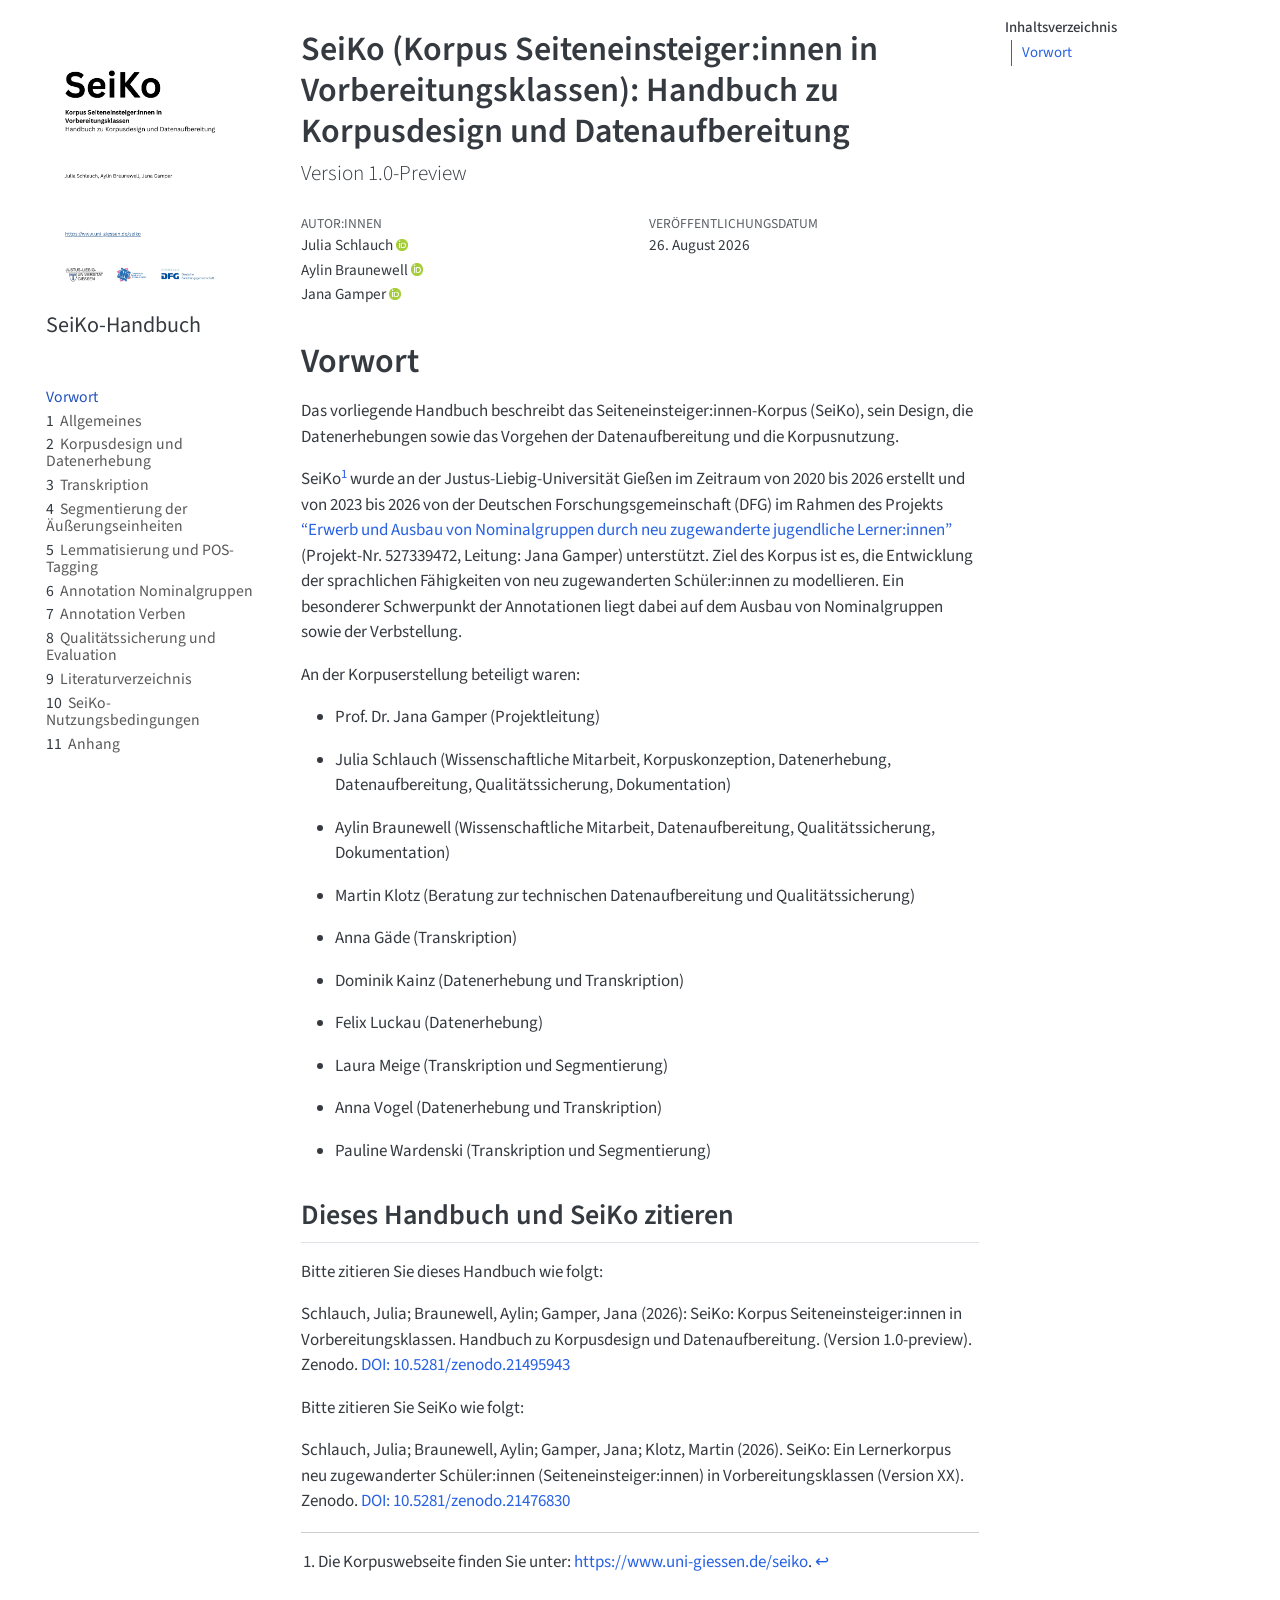
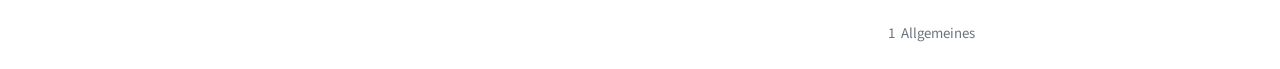
==== index.html @ 641bac42 "initial commit" ====
<!DOCTYPE html>
<html xmlns="http://www.w3.org/1999/xhtml" lang="de" xml:lang="de"><head>

<meta charset="utf-8">
<meta name="generator" content="quarto-1.6.33">

<meta name="viewport" content="width=device-width, initial-scale=1.0, user-scalable=yes">

<meta name="author" content="Julia Schlauch">
<meta name="author" content="Aylin Braunewell">
<meta name="author" content="Jana Gamper">

<title>SeiKo (Korpus Seiteneinsteiger:innen in Vorbereitungsklassen): Handbuch zu Korpusdesign und Datenaufbereitung</title>
<style>
code{white-space: pre-wrap;}
span.smallcaps{font-variant: small-caps;}
div.columns{display: flex; gap: min(4vw, 1.5em);}
div.column{flex: auto; overflow-x: auto;}
div.hanging-indent{margin-left: 1.5em; text-indent: -1.5em;}
ul.task-list{list-style: none;}
ul.task-list li input[type="checkbox"] {
  width: 0.8em;
  margin: 0 0.8em 0.2em -1em; /* quarto-specific, see https://github.com/quarto-dev/quarto-cli/issues/4556 */ 
  vertical-align: middle;
}
</style>


<script src="site_libs/quarto-nav/quarto-nav.js"></script>
<script src="site_libs/quarto-nav/headroom.min.js"></script>
<script src="site_libs/clipboard/clipboard.min.js"></script>
<script src="site_libs/quarto-search/autocomplete.umd.js"></script>
<script src="site_libs/quarto-search/fuse.min.js"></script>
<script src="site_libs/quarto-search/quarto-search.js"></script>
<meta name="quarto:offset" content="./">
<link href="./einleitung.html" rel="next">
<script src="site_libs/quarto-html/quarto.js"></script>
<script src="site_libs/quarto-html/popper.min.js"></script>
<script src="site_libs/quarto-html/tippy.umd.min.js"></script>
<script src="site_libs/quarto-html/anchor.min.js"></script>
<link href="site_libs/quarto-html/tippy.css" rel="stylesheet">
<link href="site_libs/quarto-html/quarto-syntax-highlighting-07ba0ad10f5680c660e360ac31d2f3b6.css" rel="stylesheet" id="quarto-text-highlighting-styles">
<script src="site_libs/bootstrap/bootstrap.min.js"></script>
<link href="site_libs/bootstrap/bootstrap-icons.css" rel="stylesheet">
<link href="site_libs/bootstrap/bootstrap-48c60cb7732cd05bfba6f296ac703904.min.css" rel="stylesheet" append-hash="true" id="quarto-bootstrap" data-mode="light">
<script id="quarto-search-options" type="application/json">{
  "location": "sidebar",
  "copy-button": false,
  "collapse-after": 3,
  "panel-placement": "start",
  "type": "textbox",
  "limit": 50,
  "keyboard-shortcut": [
    "f",
    "/",
    "s"
  ],
  "show-item-context": false,
  "language": {
    "search-no-results-text": "Keine Treffer",
    "search-matching-documents-text": "Treffer",
    "search-copy-link-title": "Link in die Suche kopieren",
    "search-hide-matches-text": "Zusätzliche Treffer verbergen",
    "search-more-match-text": "weitere Treffer in diesem Dokument",
    "search-more-matches-text": "weitere Treffer in diesem Dokument",
    "search-clear-button-title": "Zurücksetzen",
    "search-text-placeholder": "",
    "search-detached-cancel-button-title": "Abbrechen",
    "search-submit-button-title": "Abschicken",
    "search-label": "Suchen"
  }
}</script>


<link rel="stylesheet" href="styles.css">
</head>

<body class="nav-sidebar floating">

<div id="quarto-search-results"></div>
  <header id="quarto-header" class="headroom fixed-top">
  <nav class="quarto-secondary-nav">
    <div class="container-fluid d-flex">
      <button type="button" class="quarto-btn-toggle btn" data-bs-toggle="collapse" role="button" data-bs-target=".quarto-sidebar-collapse-item" aria-controls="quarto-sidebar" aria-expanded="false" aria-label="Seitenleiste umschalten" onclick="if (window.quartoToggleHeadroom) { window.quartoToggleHeadroom(); }">
        <i class="bi bi-layout-text-sidebar-reverse"></i>
      </button>
        <nav class="quarto-page-breadcrumbs" aria-label="breadcrumb"><ol class="breadcrumb"><li class="breadcrumb-item"><a href="./index.html">Vorwort</a></li></ol></nav>
        <a class="flex-grow-1" role="navigation" data-bs-toggle="collapse" data-bs-target=".quarto-sidebar-collapse-item" aria-controls="quarto-sidebar" aria-expanded="false" aria-label="Seitenleiste umschalten" onclick="if (window.quartoToggleHeadroom) { window.quartoToggleHeadroom(); }">      
        </a>
      <button type="button" class="btn quarto-search-button" aria-label="Suchen" onclick="window.quartoOpenSearch();">
        <i class="bi bi-search"></i>
      </button>
    </div>
  </nav>
</header>
<!-- content -->
<div id="quarto-content" class="quarto-container page-columns page-rows-contents page-layout-article">
<!-- sidebar -->
  <nav id="quarto-sidebar" class="sidebar collapse collapse-horizontal quarto-sidebar-collapse-item sidebar-navigation floating overflow-auto">
    <div class="pt-lg-2 mt-2 text-left sidebar-header sidebar-header-stacked">
      <a href="./index.html" class="sidebar-logo-link">
      <img src="./cover/handbuch_deckblatt.png" alt="" class="sidebar-logo py-0 d-lg-inline d-none">
      </a>
    <div class="sidebar-title mb-0 py-0">
      <a href="./">SeiKo-Handbuch</a> 
        <div class="sidebar-tools-main">
    <a href="mailto:seiko@uni-giessen.de" title="Kontakt" class="quarto-navigation-tool px-1" aria-label="Kontakt"><i class="bi bi-envelope"></i></a>
    <a href="./seiko-handbuch.pdf" title="Download PDF" class="quarto-navigation-tool px-1" aria-label="Download PDF"><i class="bi bi-file-pdf"></i></a>
</div>
    </div>
      </div>
        <div class="mt-2 flex-shrink-0 align-items-center">
        <div class="sidebar-search">
        <div id="quarto-search" class="" title="Suchen"></div>
        </div>
        </div>
    <div class="sidebar-menu-container"> 
    <ul class="list-unstyled mt-1">
        <li class="sidebar-item">
  <div class="sidebar-item-container"> 
  <a href="./index.html" class="sidebar-item-text sidebar-link active">
 <span class="menu-text">Vorwort</span></a>
  </div>
</li>
        <li class="sidebar-item">
  <div class="sidebar-item-container"> 
  <a href="./einleitung.html" class="sidebar-item-text sidebar-link">
 <span class="menu-text"><span class="chapter-number">1</span>&nbsp; <span class="chapter-title">Allgemeines</span></span></a>
  </div>
</li>
        <li class="sidebar-item">
  <div class="sidebar-item-container"> 
  <a href="./datenerhebung.html" class="sidebar-item-text sidebar-link">
 <span class="menu-text"><span class="chapter-number">2</span>&nbsp; <span class="chapter-title">Korpusdesign und Datenerhebung</span></span></a>
  </div>
</li>
        <li class="sidebar-item">
  <div class="sidebar-item-container"> 
  <a href="./transkription.html" class="sidebar-item-text sidebar-link">
 <span class="menu-text"><span class="chapter-number">3</span>&nbsp; <span class="chapter-title">Transkription</span></span></a>
  </div>
</li>
        <li class="sidebar-item">
  <div class="sidebar-item-container"> 
  <a href="./segmentierung.html" class="sidebar-item-text sidebar-link">
 <span class="menu-text"><span class="chapter-number">4</span>&nbsp; <span class="chapter-title">Segmentierung der Äußerungseinheiten</span></span></a>
  </div>
</li>
        <li class="sidebar-item">
  <div class="sidebar-item-container"> 
  <a href="./lemmapos.html" class="sidebar-item-text sidebar-link">
 <span class="menu-text"><span class="chapter-number">5</span>&nbsp; <span class="chapter-title">Lemmatisierung und POS-Tagging</span></span></a>
  </div>
</li>
        <li class="sidebar-item">
  <div class="sidebar-item-container"> 
  <a href="./ngr.html" class="sidebar-item-text sidebar-link">
 <span class="menu-text"><span class="chapter-number">6</span>&nbsp; <span class="chapter-title">Annotation Nominalgruppen</span></span></a>
  </div>
</li>
        <li class="sidebar-item">
  <div class="sidebar-item-container"> 
  <a href="./verb.html" class="sidebar-item-text sidebar-link">
 <span class="menu-text"><span class="chapter-number">7</span>&nbsp; <span class="chapter-title">Annotation Verben</span></span></a>
  </div>
</li>
        <li class="sidebar-item">
  <div class="sidebar-item-container"> 
  <a href="./evaluation.html" class="sidebar-item-text sidebar-link">
 <span class="menu-text"><span class="chapter-number">8</span>&nbsp; <span class="chapter-title">Qualitätssicherung und Evaluation</span></span></a>
  </div>
</li>
        <li class="sidebar-item">
  <div class="sidebar-item-container"> 
  <a href="./references.html" class="sidebar-item-text sidebar-link">
 <span class="menu-text"><span class="chapter-number">9</span>&nbsp; <span class="chapter-title">Literaturverzeichnis</span></span></a>
  </div>
</li>
        <li class="sidebar-item">
  <div class="sidebar-item-container"> 
  <a href="./nutzungsbedingungen.html" class="sidebar-item-text sidebar-link">
 <span class="menu-text"><span class="chapter-number">10</span>&nbsp; <span class="chapter-title">SeiKo-Nutzungsbedingungen</span></span></a>
  </div>
</li>
        <li class="sidebar-item">
  <div class="sidebar-item-container"> 
  <a href="./Anhang/anhang.html" class="sidebar-item-text sidebar-link">
 <span class="menu-text"><span class="chapter-number">11</span>&nbsp; <span class="chapter-title">Anhang</span></span></a>
  </div>
</li>
    </ul>
    </div>
</nav>
<div id="quarto-sidebar-glass" class="quarto-sidebar-collapse-item" data-bs-toggle="collapse" data-bs-target=".quarto-sidebar-collapse-item"></div>
<!-- margin-sidebar -->
    <div id="quarto-margin-sidebar" class="sidebar margin-sidebar">
        <nav id="TOC" role="doc-toc" class="toc-active">
    <h2 id="toc-title">Inhaltsverzeichnis</h2>
   
  <ul>
  <li><a href="#vorwort" id="toc-vorwort" class="nav-link active" data-scroll-target="#vorwort">Vorwort</a>
  <ul class="collapse">
  <li><a href="#dieses-handbuch-und-seiko-zitieren" id="toc-dieses-handbuch-und-seiko-zitieren" class="nav-link" data-scroll-target="#dieses-handbuch-und-seiko-zitieren">Dieses Handbuch und SeiKo zitieren</a></li>
  </ul></li>
  </ul>
</nav>
    </div>
<!-- main -->
<main class="content" id="quarto-document-content">

<header id="title-block-header" class="quarto-title-block default">
<div class="quarto-title">
<h1 class="title">SeiKo (Korpus Seiteneinsteiger:innen in Vorbereitungsklassen): Handbuch zu Korpusdesign und Datenaufbereitung</h1>
<p class="subtitle lead">Version 1.0-Preview</p>
</div>



<div class="quarto-title-meta">

    <div>
    <div class="quarto-title-meta-heading">Autor:innen</div>
    <div class="quarto-title-meta-contents">
             <p>Julia Schlauch <a href="https://orcid.org/0000-0003-1433-5429" class="quarto-title-author-orcid"> <img src="[data-uri]"></a></p>
             <p>Aylin Braunewell <a href="https://orcid.org/0009-0009-4802-1787" class="quarto-title-author-orcid"> <img src="[data-uri]"></a></p>
             <p>Jana Gamper <a href="https://orcid.org/0000-0001-6268-4880" class="quarto-title-author-orcid"> <img src="[data-uri]"></a></p>
          </div>
  </div>
    
    <div>
    <div class="quarto-title-meta-heading">Veröffentlichungsdatum</div>
    <div class="quarto-title-meta-contents">
      <p class="date">26. August 2026</p>
    </div>
  </div>
  
    
  </div>
  


</header>


<section id="vorwort" class="level1 unnumbered">
<h1 class="unnumbered">Vorwort</h1>
<p>Das vorliegende Handbuch beschreibt das Seiteneinsteiger:innen-Korpus (SeiKo), sein Design, die Datenerhebungen sowie das Vorgehen der Datenaufbereitung und die Korpusnutzung.</p>
<p>SeiKo<a href="#fn1" class="footnote-ref" id="fnref1" role="doc-noteref"><sup>1</sup></a> wurde an der Justus-Liebig-Universität Gießen im Zeitraum von 2020 bis 2026 erstellt und von 2023 bis 2026 von der Deutschen Forschungsgemeinschaft (DFG) im Rahmen des Projekts <a href="https://www.uni-giessen.de/de/fbz/fb05/germanistik/absprache/profdaz/projekte/dfg-projekt/index">“Erwerb und Ausbau von Nominalgruppen durch neu zugewanderte jugendliche Lerner:innen”</a> (Projekt-Nr. 527339472, Leitung: Jana Gamper) unterstützt. Ziel des Korpus ist es, die Entwicklung der sprachlichen Fähigkeiten von neu zugewanderten Schüler:innen zu modellieren. Ein besonderer Schwerpunkt der Annotationen liegt dabei auf dem Ausbau von Nominalgruppen sowie der Verbstellung.</p>
<p>An der Korpuserstellung beteiligt waren:</p>
<ul>
<li><p>Prof.&nbsp;Dr.&nbsp;Jana Gamper (Projektleitung)</p></li>
<li><p>Julia Schlauch (Wissenschaftliche Mitarbeit, Korpuskonzeption, Datenerhebung, Datenaufbereitung, Qualitätssicherung, Dokumentation)</p></li>
<li><p>Aylin Braunewell (Wissenschaftliche Mitarbeit, Datenaufbereitung, Qualitätssicherung, Dokumentation)</p></li>
<li><p>Martin Klotz (Beratung zur technischen Datenaufbereitung und Qualitätssicherung)</p></li>
<li><p>Anna Gäde (Transkription)</p></li>
<li><p>Dominik Kainz (Datenerhebung und Transkription)</p></li>
<li><p>Felix Luckau (Datenerhebung)</p></li>
<li><p>Laura Meige (Transkription und Segmentierung)</p></li>
<li><p>Anna Vogel (Datenerhebung und Transkription)</p></li>
<li><p>Pauline Wardenski (Transkription und Segmentierung)</p></li>
</ul>
<section id="dieses-handbuch-und-seiko-zitieren" class="level2">
<h2 class="anchored" data-anchor-id="dieses-handbuch-und-seiko-zitieren">Dieses Handbuch und SeiKo zitieren</h2>
<p>Bitte zitieren Sie dieses Handbuch wie folgt:</p>
<p>Schlauch, Julia; Braunewell, Aylin; Gamper, Jana (2026): SeiKo: Korpus Seiteneinsteiger:innen in Vorbereitungsklassen. Handbuch zu Korpusdesign und Datenaufbereitung. (Version 1.0-preview). Zenodo. <a href="https://doi.org/10.5281/zenodo.21495943">DOI: 10.5281/zenodo.21495943</a></p>
<p>Bitte zitieren Sie SeiKo wie folgt:</p>
<p>Schlauch, Julia; Braunewell, Aylin; Gamper, Jana; Klotz, Martin (2026). SeiKo: Ein Lernerkorpus neu zugewanderter Schüler:innen (Seiteneinsteiger:innen) in Vorbereitungsklassen (Version XX). Zenodo. <a href="https://doi.org/10.5281/zenodo.21476830">DOI: 10.5281/zenodo.21476830</a></p>


</section>
</section>
<section id="footnotes" class="footnotes footnotes-end-of-document" role="doc-endnotes">
<hr>
<ol>
<li id="fn1"><p>Die Korpuswebseite finden Sie unter: <a href="https://www.uni-giessen.de/seiko" class="uri">https://www.uni-giessen.de/seiko</a>.<a href="#fnref1" class="footnote-back" role="doc-backlink">↩︎</a></p></li>
</ol>
</section>

</main> <!-- /main -->
<script id="quarto-html-after-body" type="application/javascript">
window.document.addEventListener("DOMContentLoaded", function (event) {
  const toggleBodyColorMode = (bsSheetEl) => {
    const mode = bsSheetEl.getAttribute("data-mode");
    const bodyEl = window.document.querySelector("body");
    if (mode === "dark") {
      bodyEl.classList.add("quarto-dark");
      bodyEl.classList.remove("quarto-light");
    } else {
      bodyEl.classList.add("quarto-light");
      bodyEl.classList.remove("quarto-dark");
    }
  }
  const toggleBodyColorPrimary = () => {
    const bsSheetEl = window.document.querySelector("link#quarto-bootstrap");
    if (bsSheetEl) {
      toggleBodyColorMode(bsSheetEl);
    }
  }
  toggleBodyColorPrimary();  
  const icon = "";
  const anchorJS = new window.AnchorJS();
  anchorJS.options = {
    placement: 'right',
    icon: icon
  };
  anchorJS.add('.anchored');
  const isCodeAnnotation = (el) => {
    for (const clz of el.classList) {
      if (clz.startsWith('code-annotation-')) {                     
        return true;
      }
    }
    return false;
  }
  const onCopySuccess = function(e) {
    // button target
    const button = e.trigger;
    // don't keep focus
    button.blur();
    // flash "checked"
    button.classList.add('code-copy-button-checked');
    var currentTitle = button.getAttribute("title");
    button.setAttribute("title", "Kopiert");
    let tooltip;
    if (window.bootstrap) {
      button.setAttribute("data-bs-toggle", "tooltip");
      button.setAttribute("data-bs-placement", "left");
      button.setAttribute("data-bs-title", "Kopiert");
      tooltip = new bootstrap.Tooltip(button, 
        { trigger: "manual", 
          customClass: "code-copy-button-tooltip",
          offset: [0, -8]});
      tooltip.show();    
    }
    setTimeout(function() {
      if (tooltip) {
        tooltip.hide();
        button.removeAttribute("data-bs-title");
        button.removeAttribute("data-bs-toggle");
        button.removeAttribute("data-bs-placement");
      }
      button.setAttribute("title", currentTitle);
      button.classList.remove('code-copy-button-checked');
    }, 1000);
    // clear code selection
    e.clearSelection();
  }
  const getTextToCopy = function(trigger) {
      const codeEl = trigger.previousElementSibling.cloneNode(true);
      for (const childEl of codeEl.children) {
        if (isCodeAnnotation(childEl)) {
          childEl.remove();
        }
      }
      return codeEl.innerText;
  }
  const clipboard = new window.ClipboardJS('.code-copy-button:not([data-in-quarto-modal])', {
    text: getTextToCopy
  });
  clipboard.on('success', onCopySuccess);
  if (window.document.getElementById('quarto-embedded-source-code-modal')) {
    // For code content inside modals, clipBoardJS needs to be initialized with a container option
    // TODO: Check when it could be a function (https://github.com/zenorocha/clipboard.js/issues/860)
    const clipboardModal = new window.ClipboardJS('.code-copy-button[data-in-quarto-modal]', {
      text: getTextToCopy,
      container: window.document.getElementById('quarto-embedded-source-code-modal')
    });
    clipboardModal.on('success', onCopySuccess);
  }
    var localhostRegex = new RegExp(/^(?:http|https):\/\/localhost\:?[0-9]*\//);
    var mailtoRegex = new RegExp(/^mailto:/);
      var filterRegex = new RegExp('/' + window.location.host + '/');
    var isInternal = (href) => {
        return filterRegex.test(href) || localhostRegex.test(href) || mailtoRegex.test(href);
    }
    // Inspect non-navigation links and adorn them if external
 	var links = window.document.querySelectorAll('a[href]:not(.nav-link):not(.navbar-brand):not(.toc-action):not(.sidebar-link):not(.sidebar-item-toggle):not(.pagination-link):not(.no-external):not([aria-hidden]):not(.dropdown-item):not(.quarto-navigation-tool):not(.about-link)');
    for (var i=0; i<links.length; i++) {
      const link = links[i];
      if (!isInternal(link.href)) {
        // undo the damage that might have been done by quarto-nav.js in the case of
        // links that we want to consider external
        if (link.dataset.originalHref !== undefined) {
          link.href = link.dataset.originalHref;
        }
      }
    }
  function tippyHover(el, contentFn, onTriggerFn, onUntriggerFn) {
    const config = {
      allowHTML: true,
      maxWidth: 500,
      delay: 100,
      arrow: false,
      appendTo: function(el) {
          return el.parentElement;
      },
      interactive: true,
      interactiveBorder: 10,
      theme: 'quarto',
      placement: 'bottom-start',
    };
    if (contentFn) {
      config.content = contentFn;
    }
    if (onTriggerFn) {
      config.onTrigger = onTriggerFn;
    }
    if (onUntriggerFn) {
      config.onUntrigger = onUntriggerFn;
    }
    window.tippy(el, config); 
  }
  const noterefs = window.document.querySelectorAll('a[role="doc-noteref"]');
  for (var i=0; i<noterefs.length; i++) {
    const ref = noterefs[i];
    tippyHover(ref, function() {
      // use id or data attribute instead here
      let href = ref.getAttribute('data-footnote-href') || ref.getAttribute('href');
      try { href = new URL(href).hash; } catch {}
      const id = href.replace(/^#\/?/, "");
      const note = window.document.getElementById(id);
      if (note) {
        return note.innerHTML;
      } else {
        return "";
      }
    });
  }
  const xrefs = window.document.querySelectorAll('a.quarto-xref');
  const processXRef = (id, note) => {
    // Strip column container classes
    const stripColumnClz = (el) => {
      el.classList.remove("page-full", "page-columns");
      if (el.children) {
        for (const child of el.children) {
          stripColumnClz(child);
        }
      }
    }
    stripColumnClz(note)
    if (id === null || id.startsWith('sec-')) {
      // Special case sections, only their first couple elements
      const container = document.createElement("div");
      if (note.children && note.children.length > 2) {
        container.appendChild(note.children[0].cloneNode(true));
        for (let i = 1; i < note.children.length; i++) {
          const child = note.children[i];
          if (child.tagName === "P" && child.innerText === "") {
            continue;
          } else {
            container.appendChild(child.cloneNode(true));
            break;
          }
        }
        if (window.Quarto?.typesetMath) {
          window.Quarto.typesetMath(container);
        }
        return container.innerHTML
      } else {
        if (window.Quarto?.typesetMath) {
          window.Quarto.typesetMath(note);
        }
        return note.innerHTML;
      }
    } else {
      // Remove any anchor links if they are present
      const anchorLink = note.querySelector('a.anchorjs-link');
      if (anchorLink) {
        anchorLink.remove();
      }
      if (window.Quarto?.typesetMath) {
        window.Quarto.typesetMath(note);
      }
      // TODO in 1.5, we should make sure this works without a callout special case
      if (note.classList.contains("callout")) {
        return note.outerHTML;
      } else {
        return note.innerHTML;
      }
    }
  }
  for (var i=0; i<xrefs.length; i++) {
    const xref = xrefs[i];
    tippyHover(xref, undefined, function(instance) {
      instance.disable();
      let url = xref.getAttribute('href');
      let hash = undefined; 
      if (url.startsWith('#')) {
        hash = url;
      } else {
        try { hash = new URL(url).hash; } catch {}
      }
      if (hash) {
        const id = hash.replace(/^#\/?/, "");
        const note = window.document.getElementById(id);
        if (note !== null) {
          try {
            const html = processXRef(id, note.cloneNode(true));
            instance.setContent(html);
          } finally {
            instance.enable();
            instance.show();
          }
        } else {
          // See if we can fetch this
          fetch(url.split('#')[0])
          .then(res => res.text())
          .then(html => {
            const parser = new DOMParser();
            const htmlDoc = parser.parseFromString(html, "text/html");
            const note = htmlDoc.getElementById(id);
            if (note !== null) {
              const html = processXRef(id, note);
              instance.setContent(html);
            } 
          }).finally(() => {
            instance.enable();
            instance.show();
          });
        }
      } else {
        // See if we can fetch a full url (with no hash to target)
        // This is a special case and we should probably do some content thinning / targeting
        fetch(url)
        .then(res => res.text())
        .then(html => {
          const parser = new DOMParser();
          const htmlDoc = parser.parseFromString(html, "text/html");
          const note = htmlDoc.querySelector('main.content');
          if (note !== null) {
            // This should only happen for chapter cross references
            // (since there is no id in the URL)
            // remove the first header
            if (note.children.length > 0 && note.children[0].tagName === "HEADER") {
              note.children[0].remove();
            }
            const html = processXRef(null, note);
            instance.setContent(html);
          } 
        }).finally(() => {
          instance.enable();
          instance.show();
        });
      }
    }, function(instance) {
    });
  }
      let selectedAnnoteEl;
      const selectorForAnnotation = ( cell, annotation) => {
        let cellAttr = 'data-code-cell="' + cell + '"';
        let lineAttr = 'data-code-annotation="' +  annotation + '"';
        const selector = 'span[' + cellAttr + '][' + lineAttr + ']';
        return selector;
      }
      const selectCodeLines = (annoteEl) => {
        const doc = window.document;
        const targetCell = annoteEl.getAttribute("data-target-cell");
        const targetAnnotation = annoteEl.getAttribute("data-target-annotation");
        const annoteSpan = window.document.querySelector(selectorForAnnotation(targetCell, targetAnnotation));
        const lines = annoteSpan.getAttribute("data-code-lines").split(",");
        const lineIds = lines.map((line) => {
          return targetCell + "-" + line;
        })
        let top = null;
        let height = null;
        let parent = null;
        if (lineIds.length > 0) {
            //compute the position of the single el (top and bottom and make a div)
            const el = window.document.getElementById(lineIds[0]);
            top = el.offsetTop;
            height = el.offsetHeight;
            parent = el.parentElement.parentElement;
          if (lineIds.length > 1) {
            const lastEl = window.document.getElementById(lineIds[lineIds.length - 1]);
            const bottom = lastEl.offsetTop + lastEl.offsetHeight;
            height = bottom - top;
          }
          if (top !== null && height !== null && parent !== null) {
            // cook up a div (if necessary) and position it 
            let div = window.document.getElementById("code-annotation-line-highlight");
            if (div === null) {
              div = window.document.createElement("div");
              div.setAttribute("id", "code-annotation-line-highlight");
              div.style.position = 'absolute';
              parent.appendChild(div);
            }
            div.style.top = top - 2 + "px";
            div.style.height = height + 4 + "px";
            div.style.left = 0;
            let gutterDiv = window.document.getElementById("code-annotation-line-highlight-gutter");
            if (gutterDiv === null) {
              gutterDiv = window.document.createElement("div");
              gutterDiv.setAttribute("id", "code-annotation-line-highlight-gutter");
              gutterDiv.style.position = 'absolute';
              const codeCell = window.document.getElementById(targetCell);
              const gutter = codeCell.querySelector('.code-annotation-gutter');
              gutter.appendChild(gutterDiv);
            }
            gutterDiv.style.top = top - 2 + "px";
            gutterDiv.style.height = height + 4 + "px";
          }
          selectedAnnoteEl = annoteEl;
        }
      };
      const unselectCodeLines = () => {
        const elementsIds = ["code-annotation-line-highlight", "code-annotation-line-highlight-gutter"];
        elementsIds.forEach((elId) => {
          const div = window.document.getElementById(elId);
          if (div) {
            div.remove();
          }
        });
        selectedAnnoteEl = undefined;
      };
        // Handle positioning of the toggle
    window.addEventListener(
      "resize",
      throttle(() => {
        elRect = undefined;
        if (selectedAnnoteEl) {
          selectCodeLines(selectedAnnoteEl);
        }
      }, 10)
    );
    function throttle(fn, ms) {
    let throttle = false;
    let timer;
      return (...args) => {
        if(!throttle) { // first call gets through
            fn.apply(this, args);
            throttle = true;
        } else { // all the others get throttled
            if(timer) clearTimeout(timer); // cancel #2
            timer = setTimeout(() => {
              fn.apply(this, args);
              timer = throttle = false;
            }, ms);
        }
      };
    }
      // Attach click handler to the DT
      const annoteDls = window.document.querySelectorAll('dt[data-target-cell]');
      for (const annoteDlNode of annoteDls) {
        annoteDlNode.addEventListener('click', (event) => {
          const clickedEl = event.target;
          if (clickedEl !== selectedAnnoteEl) {
            unselectCodeLines();
            const activeEl = window.document.querySelector('dt[data-target-cell].code-annotation-active');
            if (activeEl) {
              activeEl.classList.remove('code-annotation-active');
            }
            selectCodeLines(clickedEl);
            clickedEl.classList.add('code-annotation-active');
          } else {
            // Unselect the line
            unselectCodeLines();
            clickedEl.classList.remove('code-annotation-active');
          }
        });
      }
  const findCites = (el) => {
    const parentEl = el.parentElement;
    if (parentEl) {
      const cites = parentEl.dataset.cites;
      if (cites) {
        return {
          el,
          cites: cites.split(' ')
        };
      } else {
        return findCites(el.parentElement)
      }
    } else {
      return undefined;
    }
  };
  var bibliorefs = window.document.querySelectorAll('a[role="doc-biblioref"]');
  for (var i=0; i<bibliorefs.length; i++) {
    const ref = bibliorefs[i];
    const citeInfo = findCites(ref);
    if (citeInfo) {
      tippyHover(citeInfo.el, function() {
        var popup = window.document.createElement('div');
        citeInfo.cites.forEach(function(cite) {
          var citeDiv = window.document.createElement('div');
          citeDiv.classList.add('hanging-indent');
          citeDiv.classList.add('csl-entry');
          var biblioDiv = window.document.getElementById('ref-' + cite);
          if (biblioDiv) {
            citeDiv.innerHTML = biblioDiv.innerHTML;
          }
          popup.appendChild(citeDiv);
        });
        return popup.innerHTML;
      });
    }
  }
});
</script>
<nav class="page-navigation">
  <div class="nav-page nav-page-previous">
  </div>
  <div class="nav-page nav-page-next">
      <a href="./einleitung.html" class="pagination-link" aria-label="Allgemeines">
        <span class="nav-page-text"><span class="chapter-number">1</span>&nbsp; <span class="chapter-title">Allgemeines</span></span> <i class="bi bi-arrow-right-short"></i>
      </a>
  </div>
</nav>
</div> <!-- /content -->




</body></html>
---- site_libs/quarto-html/tippy.css ----
.tippy-box[data-animation=fade][data-state=hidden]{opacity:0}[data-tippy-root]{max-width:calc(100vw - 10px)}.tippy-box{position:relative;background-color:#333;color:#fff;border-radius:4px;font-size:14px;line-height:1.4;white-space:normal;outline:0;transition-property:transform,visibility,opacity}.tippy-box[data-placement^=top]>.tippy-arrow{bottom:0}.tippy-box[data-placement^=top]>.tippy-arrow:before{bottom:-7px;left:0;border-width:8px 8px 0;border-top-color:initial;transform-origin:center top}.tippy-box[data-placement^=bottom]>.tippy-arrow{top:0}.tippy-box[data-placement^=bottom]>.tippy-arrow:before{top:-7px;left:0;border-width:0 8px 8px;border-bottom-color:initial;transform-origin:center bottom}.tippy-box[data-placement^=left]>.tippy-arrow{right:0}.tippy-box[data-placement^=left]>.tippy-arrow:before{border-width:8px 0 8px 8px;border-left-color:initial;right:-7px;transform-origin:center left}.tippy-box[data-placement^=right]>.tippy-arrow{left:0}.tippy-box[data-placement^=right]>.tippy-arrow:before{left:-7px;border-width:8px 8px 8px 0;border-right-color:initial;transform-origin:center right}.tippy-box[data-inertia][data-state=visible]{transition-timing-function:cubic-bezier(.54,1.5,.38,1.11)}.tippy-arrow{width:16px;height:16px;color:#333}.tippy-arrow:before{content:"";position:absolute;border-color:transparent;border-style:solid}.tippy-content{position:relative;padding:5px 9px;z-index:1}
---- site_libs/quarto-html/quarto-syntax-highlighting-07ba0ad10f5680c660e360ac31d2f3b6.css ----
/* quarto syntax highlight colors */
:root {
  --quarto-hl-ot-color: #003B4F;
  --quarto-hl-at-color: #657422;
  --quarto-hl-ss-color: #20794D;
  --quarto-hl-an-color: #5E5E5E;
  --quarto-hl-fu-color: #4758AB;
  --quarto-hl-st-color: #20794D;
  --quarto-hl-cf-color: #003B4F;
  --quarto-hl-op-color: #5E5E5E;
  --quarto-hl-er-color: #AD0000;
  --quarto-hl-bn-color: #AD0000;
  --quarto-hl-al-color: #AD0000;
  --quarto-hl-va-color: #111111;
  --quarto-hl-bu-color: inherit;
  --quarto-hl-ex-color: inherit;
  --quarto-hl-pp-color: #AD0000;
  --quarto-hl-in-color: #5E5E5E;
  --quarto-hl-vs-color: #20794D;
  --quarto-hl-wa-color: #5E5E5E;
  --quarto-hl-do-color: #5E5E5E;
  --quarto-hl-im-color: #00769E;
  --quarto-hl-ch-color: #20794D;
  --quarto-hl-dt-color: #AD0000;
  --quarto-hl-fl-color: #AD0000;
  --quarto-hl-co-color: #5E5E5E;
  --quarto-hl-cv-color: #5E5E5E;
  --quarto-hl-cn-color: #8f5902;
  --quarto-hl-sc-color: #5E5E5E;
  --quarto-hl-dv-color: #AD0000;
  --quarto-hl-kw-color: #003B4F;
}

/* other quarto variables */
:root {
  --quarto-font-monospace: SFMono-Regular, Menlo, Monaco, Consolas, "Liberation Mono", "Courier New", monospace;
}

pre > code.sourceCode > span {
  color: #003B4F;
}

code span {
  color: #003B4F;
}

code.sourceCode > span {
  color: #003B4F;
}

div.sourceCode,
div.sourceCode pre.sourceCode {
  color: #003B4F;
}

code span.ot {
  color: #003B4F;
  font-style: inherit;
}

code span.at {
  color: #657422;
  font-style: inherit;
}

code span.ss {
  color: #20794D;
  font-style: inherit;
}

code span.an {
  color: #5E5E5E;
  font-style: inherit;
}

code span.fu {
  color: #4758AB;
  font-style: inherit;
}

code span.st {
  color: #20794D;
  font-style: inherit;
}

code span.cf {
  color: #003B4F;
  font-weight: bold;
  font-style: inherit;
}

code span.op {
  color: #5E5E5E;
  font-style: inherit;
}

code span.er {
  color: #AD0000;
  font-style: inherit;
}

code span.bn {
  color: #AD0000;
  font-style: inherit;
}

code span.al {
  color: #AD0000;
  font-style: inherit;
}

code span.va {
  color: #111111;
  font-style: inherit;
}

code span.bu {
  font-style: inherit;
}

code span.ex {
  font-style: inherit;
}

code span.pp {
  color: #AD0000;
  font-style: inherit;
}

code span.in {
  color: #5E5E5E;
  font-style: inherit;
}

code span.vs {
  color: #20794D;
  font-style: inherit;
}

code span.wa {
  color: #5E5E5E;
  font-style: italic;
}

code span.do {
  color: #5E5E5E;
  font-style: italic;
}

code span.im {
  color: #00769E;
  font-style: inherit;
}

code span.ch {
  color: #20794D;
  font-style: inherit;
}

code span.dt {
  color: #AD0000;
  font-style: inherit;
}

code span.fl {
  color: #AD0000;
  font-style: inherit;
}

code span.co {
  color: #5E5E5E;
  font-style: inherit;
}

code span.cv {
  color: #5E5E5E;
  font-style: italic;
}

code span.cn {
  color: #8f5902;
  font-style: inherit;
}

code span.sc {
  color: #5E5E5E;
  font-style: inherit;
}

code span.dv {
  color: #AD0000;
  font-style: inherit;
}

code span.kw {
  color: #003B4F;
  font-weight: bold;
  font-style: inherit;
}

.prevent-inlining {
  content: "</";
}

/*# sourceMappingURL=59aff86612b78cc2e8585904e2f27617.css.map */
---- styles.css ----
.beispiel {
  color: grey;
}
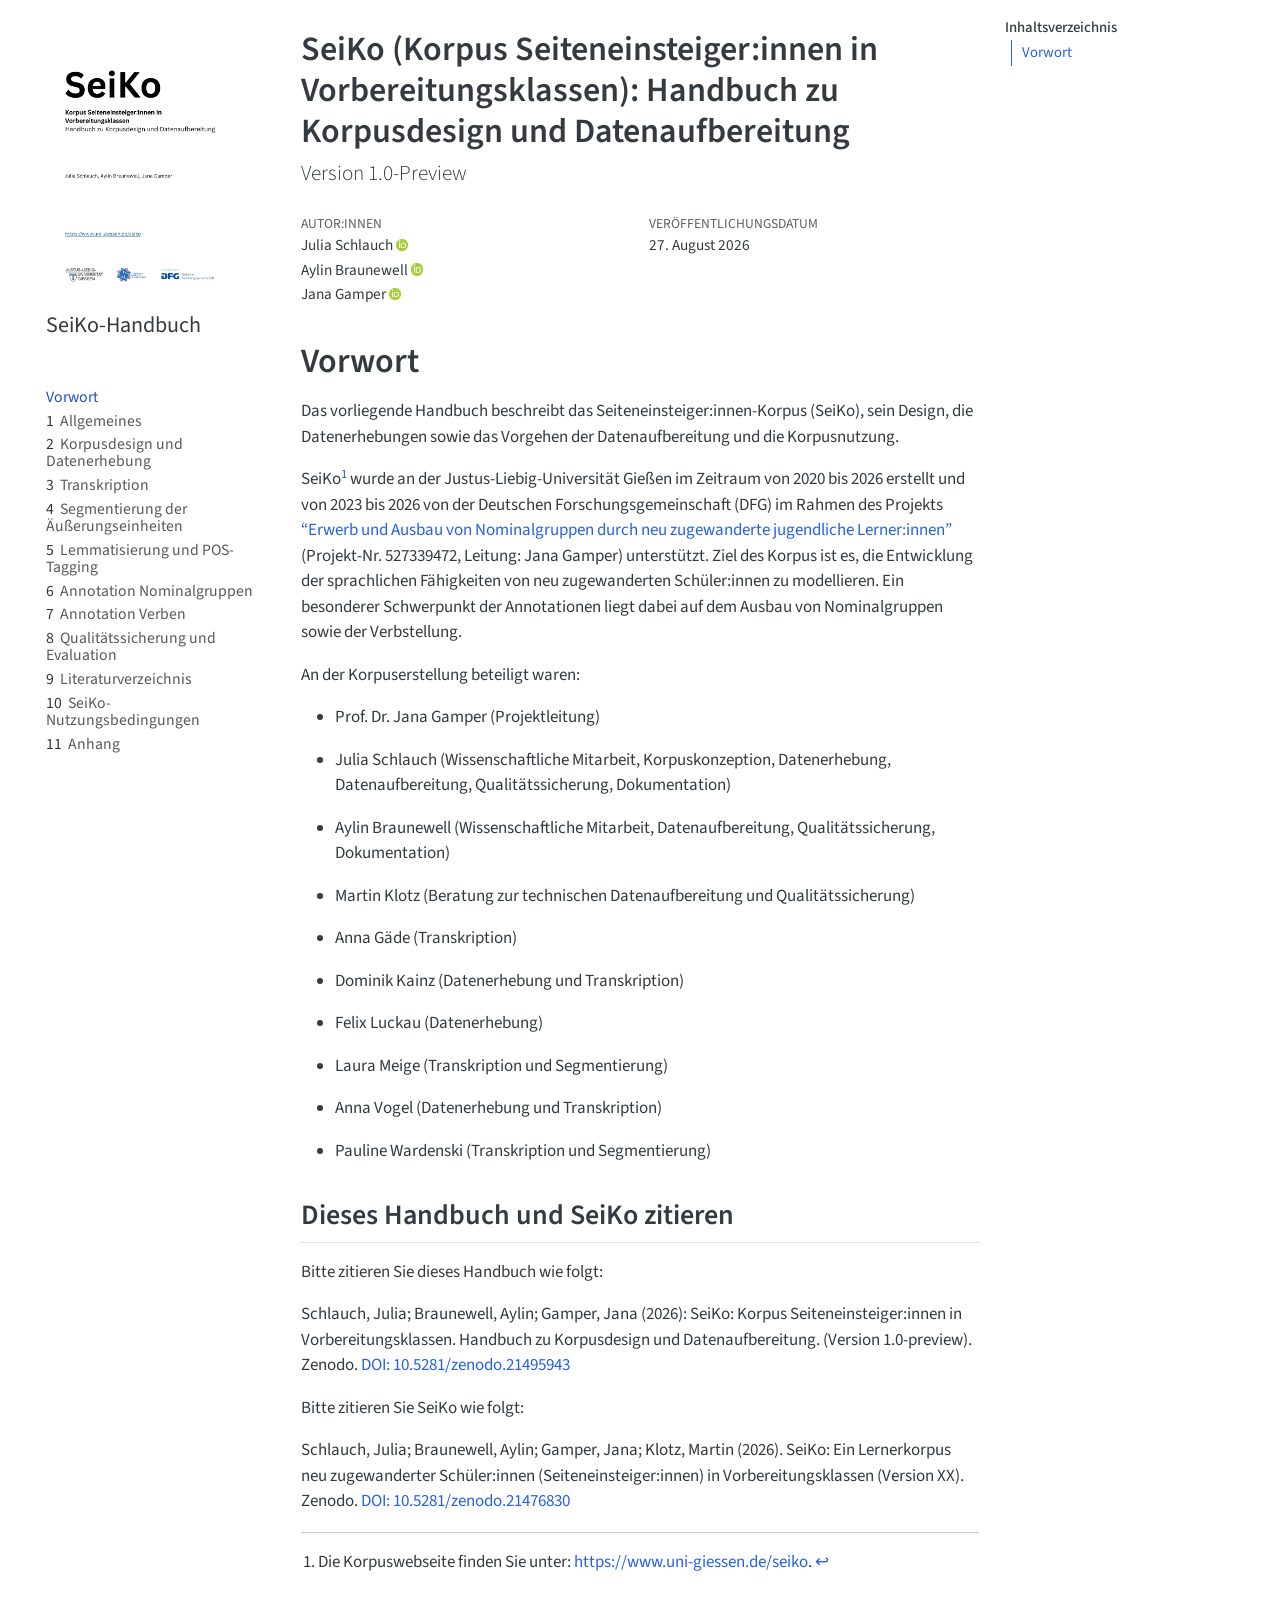
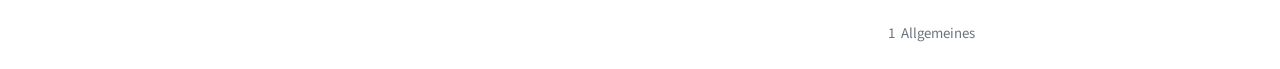
==== commit 56e34ae5: "adds corpus link; corrects corpus size metrics" ====
--- a/index.html
+++ b/index.html
@@ -230,7 +230,7 @@
     <div>
     <div class="quarto-title-meta-heading">Veröffentlichungsdatum</div>
     <div class="quarto-title-meta-contents">
-      <p class="date">26. August 2026</p>
+      <p class="date">27. August 2026</p>
     </div>
   </div>
   
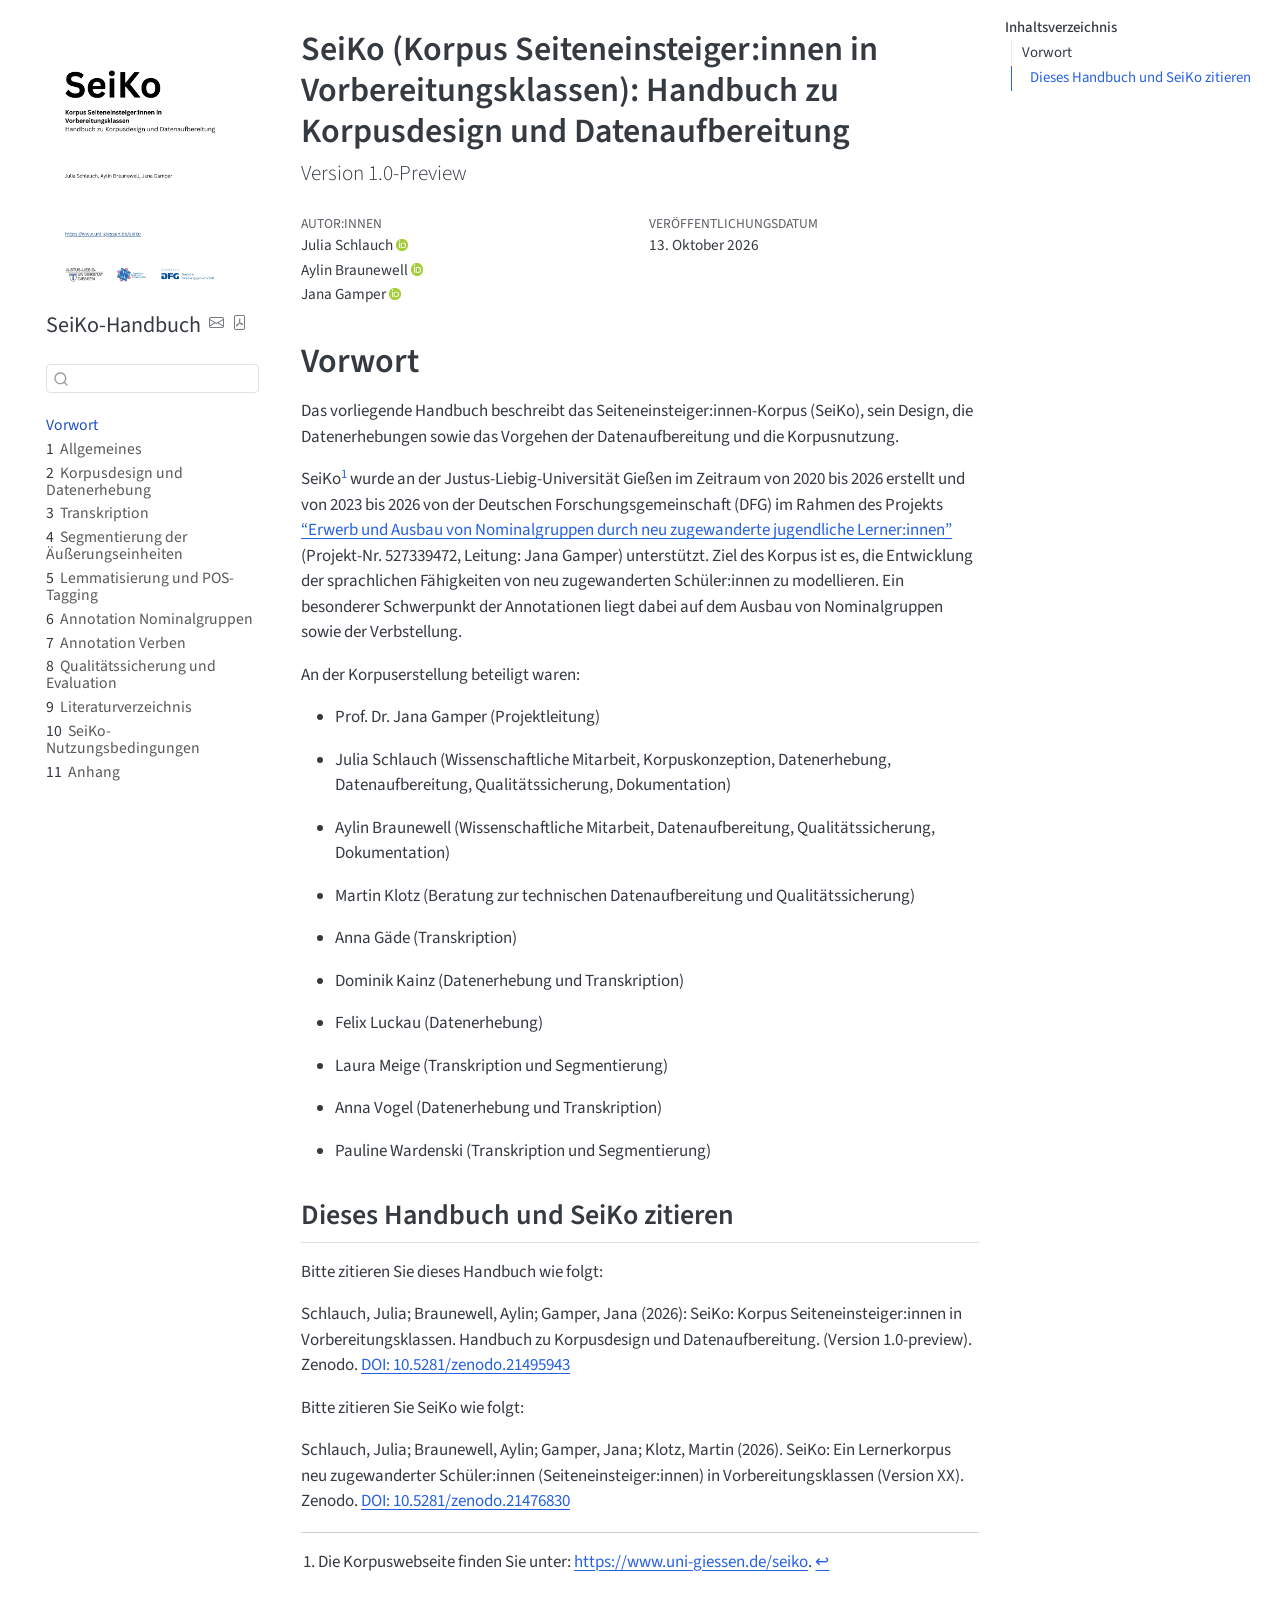
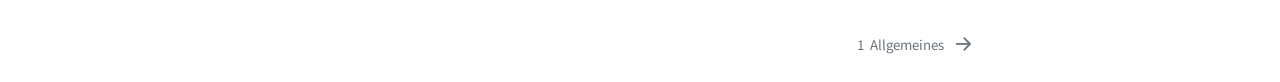
==== commit c0368293: "corrects minor errors" ====
--- a/index.html
+++ b/index.html
@@ -2,7 +2,7 @@
 <html xmlns="http://www.w3.org/1999/xhtml" lang="de" xml:lang="de"><head>
 
 <meta charset="utf-8">
-<meta name="generator" content="quarto-1.6.33">
+<meta name="generator" content="quarto-1.10.18">
 
 <meta name="viewport" content="width=device-width, initial-scale=1.0, user-scalable=yes">
 
@@ -12,10 +12,16 @@
 
 <title>SeiKo (Korpus Seiteneinsteiger:innen in Vorbereitungsklassen): Handbuch zu Korpusdesign und Datenaufbereitung</title>
 <style>
-code{white-space: pre-wrap;}
+/* Default styles provided by pandoc.
+** See https://pandoc.org/MANUAL.html#variables-for-html for config info.
+*/
 span.smallcaps{font-variant: small-caps;}
-div.columns{display: flex; gap: min(4vw, 1.5em);}
-div.column{flex: auto; overflow-x: auto;}
+div.columns{display: flex; gap: 1.5em;}
+div.column{flex: auto;}
+@media screen {
+div.columns{gap: min(4vw, 1.5em);}
+div.column{overflow-x: auto;}
+}
 div.hanging-indent{margin-left: 1.5em; text-indent: -1.5em;}
 ul.task-list{list-style: none;}
 ul.task-list li input[type="checkbox"] {
@@ -34,15 +40,16 @@
 <script src="site_libs/quarto-search/quarto-search.js"></script>
 <meta name="quarto:offset" content="./">
 <link href="./einleitung.html" rel="next">
-<script src="site_libs/quarto-html/quarto.js"></script>
+<script src="site_libs/quarto-html/quarto.js" type="module"></script>
+<script src="site_libs/quarto-html/tabsets/tabsets.js" type="module"></script>
 <script src="site_libs/quarto-html/popper.min.js"></script>
 <script src="site_libs/quarto-html/tippy.umd.min.js"></script>
 <script src="site_libs/quarto-html/anchor.min.js"></script>
 <link href="site_libs/quarto-html/tippy.css" rel="stylesheet">
-<link href="site_libs/quarto-html/quarto-syntax-highlighting-07ba0ad10f5680c660e360ac31d2f3b6.css" rel="stylesheet" id="quarto-text-highlighting-styles">
+<link href="site_libs/quarto-html/quarto-syntax-highlighting-64a204ab8560d761af7679ceaba22944.css" rel="stylesheet" id="quarto-text-highlighting-styles">
 <script src="site_libs/bootstrap/bootstrap.min.js"></script>
 <link href="site_libs/bootstrap/bootstrap-icons.css" rel="stylesheet">
-<link href="site_libs/bootstrap/bootstrap-48c60cb7732cd05bfba6f296ac703904.min.css" rel="stylesheet" append-hash="true" id="quarto-bootstrap" data-mode="light">
+<link href="site_libs/bootstrap/bootstrap-164cfe8d9d2495894d6b26734f072617.min.css" rel="stylesheet" append-hash="true" id="quarto-bootstrap" data-mode="light">
 <script id="quarto-search-options" type="application/json">{
   "location": "sidebar",
   "copy-button": false,
@@ -75,7 +82,7 @@
 <link rel="stylesheet" href="styles.css">
 </head>
 
-<body class="nav-sidebar floating">
+<body class="nav-sidebar floating quarto-light">
 
 <div id="quarto-search-results"></div>
   <header id="quarto-header" class="headroom fixed-top">
@@ -99,7 +106,8 @@
   <nav id="quarto-sidebar" class="sidebar collapse collapse-horizontal quarto-sidebar-collapse-item sidebar-navigation floating overflow-auto">
     <div class="pt-lg-2 mt-2 text-left sidebar-header sidebar-header-stacked">
       <a href="./index.html" class="sidebar-logo-link">
-      <img src="./cover/handbuch_deckblatt.png" alt="" class="sidebar-logo py-0 d-lg-inline d-none">
+      <img src="./cover/handbuch_deckblatt.png" alt="Deckblatt des SeiKo-Handbuchs" class="sidebar-logo light-content py-0 d-lg-inline d-none">
+      <img src="./cover/handbuch_deckblatt.png" alt="Deckblatt des SeiKo-Handbuchs" class="sidebar-logo dark-content py-0 d-lg-inline d-none">
       </a>
     <div class="sidebar-title mb-0 py-0">
       <a href="./">SeiKo-Handbuch</a> 
@@ -221,16 +229,16 @@
     <div>
     <div class="quarto-title-meta-heading">Autor:innen</div>
     <div class="quarto-title-meta-contents">
-             <p>Julia Schlauch <a href="https://orcid.org/0000-0003-1433-5429" class="quarto-title-author-orcid"> <img src="[data-uri]"></a></p>
-             <p>Aylin Braunewell <a href="https://orcid.org/0009-0009-4802-1787" class="quarto-title-author-orcid"> <img src="[data-uri]"></a></p>
-             <p>Jana Gamper <a href="https://orcid.org/0000-0001-6268-4880" class="quarto-title-author-orcid"> <img src="[data-uri]"></a></p>
+             <p>Julia Schlauch <a href="https://orcid.org/0000-0003-1433-5429" class="quarto-title-author-orcid" aria-label="ORCID profile for Julia Schlauch"> <img alt="" src="[data-uri]"></a></p>
+             <p>Aylin Braunewell <a href="https://orcid.org/0009-0009-4802-1787" class="quarto-title-author-orcid" aria-label="ORCID profile for Aylin Braunewell"> <img alt="" src="[data-uri]"></a></p>
+             <p>Jana Gamper <a href="https://orcid.org/0000-0001-6268-4880" class="quarto-title-author-orcid" aria-label="ORCID profile for Jana Gamper"> <img alt="" src="[data-uri]"></a></p>
           </div>
   </div>
     
     <div>
     <div class="quarto-title-meta-heading">Veröffentlichungsdatum</div>
     <div class="quarto-title-meta-contents">
-      <p class="date">27. August 2026</p>
+      <p class="date">13. Oktober 2026</p>
     </div>
   </div>
   
@@ -278,239 +286,243 @@
 
 </main> <!-- /main -->
 <script id="quarto-html-after-body" type="application/javascript">
-window.document.addEventListener("DOMContentLoaded", function (event) {
-  const toggleBodyColorMode = (bsSheetEl) => {
-    const mode = bsSheetEl.getAttribute("data-mode");
-    const bodyEl = window.document.querySelector("body");
-    if (mode === "dark") {
-      bodyEl.classList.add("quarto-dark");
-      bodyEl.classList.remove("quarto-light");
-    } else {
-      bodyEl.classList.add("quarto-light");
-      bodyEl.classList.remove("quarto-dark");
-    }
-  }
-  const toggleBodyColorPrimary = () => {
-    const bsSheetEl = window.document.querySelector("link#quarto-bootstrap");
-    if (bsSheetEl) {
-      toggleBodyColorMode(bsSheetEl);
-    }
-  }
-  toggleBodyColorPrimary();  
-  const icon = "";
-  const anchorJS = new window.AnchorJS();
-  anchorJS.options = {
-    placement: 'right',
-    icon: icon
-  };
-  anchorJS.add('.anchored');
-  const isCodeAnnotation = (el) => {
-    for (const clz of el.classList) {
-      if (clz.startsWith('code-annotation-')) {                     
-        return true;
-      }
-    }
-    return false;
-  }
-  const onCopySuccess = function(e) {
-    // button target
-    const button = e.trigger;
-    // don't keep focus
-    button.blur();
-    // flash "checked"
-    button.classList.add('code-copy-button-checked');
-    var currentTitle = button.getAttribute("title");
-    button.setAttribute("title", "Kopiert");
-    let tooltip;
-    if (window.bootstrap) {
-      button.setAttribute("data-bs-toggle", "tooltip");
-      button.setAttribute("data-bs-placement", "left");
-      button.setAttribute("data-bs-title", "Kopiert");
-      tooltip = new bootstrap.Tooltip(button, 
-        { trigger: "manual", 
-          customClass: "code-copy-button-tooltip",
-          offset: [0, -8]});
-      tooltip.show();    
-    }
-    setTimeout(function() {
-      if (tooltip) {
-        tooltip.hide();
-        button.removeAttribute("data-bs-title");
-        button.removeAttribute("data-bs-toggle");
-        button.removeAttribute("data-bs-placement");
-      }
-      button.setAttribute("title", currentTitle);
-      button.classList.remove('code-copy-button-checked');
-    }, 1000);
-    // clear code selection
-    e.clearSelection();
-  }
-  const getTextToCopy = function(trigger) {
-      const codeEl = trigger.previousElementSibling.cloneNode(true);
+  window.document.addEventListener("DOMContentLoaded", function (event) {
+    const icon = "";
+    const anchorJS = new window.AnchorJS();
+    anchorJS.options = {
+      placement: 'right',
+      icon: icon
+    };
+    anchorJS.add('.anchored');
+    const isCodeAnnotation = (el) => {
+      for (const clz of el.classList) {
+        if (clz.startsWith('code-annotation-')) {                     
+          return true;
+        }
+      }
+      return false;
+    }
+    const onCopySuccess = function(e) {
+      // button target
+      const button = e.trigger;
+      // don't keep focus
+      button.blur();
+      // flash "checked"
+      button.classList.add('code-copy-button-checked');
+      var currentTitle = button.getAttribute("title");
+      button.setAttribute("title", "Kopiert");
+      let tooltip;
+      if (window.bootstrap) {
+        button.setAttribute("data-bs-toggle", "tooltip");
+        button.setAttribute("data-bs-placement", "left");
+        button.setAttribute("data-bs-title", "Kopiert");
+        tooltip = new bootstrap.Tooltip(button, 
+          { trigger: "manual", 
+            customClass: "code-copy-button-tooltip",
+            offset: [0, -8]});
+        tooltip.show();    
+      }
+      setTimeout(function() {
+        if (tooltip) {
+          tooltip.hide();
+          button.removeAttribute("data-bs-title");
+          button.removeAttribute("data-bs-toggle");
+          button.removeAttribute("data-bs-placement");
+        }
+        button.setAttribute("title", currentTitle);
+        button.classList.remove('code-copy-button-checked');
+      }, 1000);
+      // clear code selection
+      e.clearSelection();
+    }
+    const getTextToCopy = function(trigger) {
+      const outerScaffold = trigger.parentElement.cloneNode(true);
+      const codeEl = outerScaffold.querySelector('code');
       for (const childEl of codeEl.children) {
         if (isCodeAnnotation(childEl)) {
           childEl.remove();
         }
       }
       return codeEl.innerText;
-  }
-  const clipboard = new window.ClipboardJS('.code-copy-button:not([data-in-quarto-modal])', {
-    text: getTextToCopy
-  });
-  clipboard.on('success', onCopySuccess);
-  if (window.document.getElementById('quarto-embedded-source-code-modal')) {
-    // For code content inside modals, clipBoardJS needs to be initialized with a container option
-    // TODO: Check when it could be a function (https://github.com/zenorocha/clipboard.js/issues/860)
-    const clipboardModal = new window.ClipboardJS('.code-copy-button[data-in-quarto-modal]', {
-      text: getTextToCopy,
-      container: window.document.getElementById('quarto-embedded-source-code-modal')
+    }
+    const clipboard = new window.ClipboardJS('.code-copy-button:not([data-in-quarto-modal])', {
+      text: getTextToCopy
     });
-    clipboardModal.on('success', onCopySuccess);
-  }
-    var localhostRegex = new RegExp(/^(?:http|https):\/\/localhost\:?[0-9]*\//);
-    var mailtoRegex = new RegExp(/^mailto:/);
-      var filterRegex = new RegExp('/' + window.location.host + '/');
-    var isInternal = (href) => {
-        return filterRegex.test(href) || localhostRegex.test(href) || mailtoRegex.test(href);
-    }
-    // Inspect non-navigation links and adorn them if external
- 	var links = window.document.querySelectorAll('a[href]:not(.nav-link):not(.navbar-brand):not(.toc-action):not(.sidebar-link):not(.sidebar-item-toggle):not(.pagination-link):not(.no-external):not([aria-hidden]):not(.dropdown-item):not(.quarto-navigation-tool):not(.about-link)');
-    for (var i=0; i<links.length; i++) {
-      const link = links[i];
-      if (!isInternal(link.href)) {
-        // undo the damage that might have been done by quarto-nav.js in the case of
-        // links that we want to consider external
-        if (link.dataset.originalHref !== undefined) {
-          link.href = link.dataset.originalHref;
-        }
-      }
-    }
-  function tippyHover(el, contentFn, onTriggerFn, onUntriggerFn) {
-    const config = {
-      allowHTML: true,
-      maxWidth: 500,
-      delay: 100,
-      arrow: false,
-      appendTo: function(el) {
-          return el.parentElement;
-      },
-      interactive: true,
-      interactiveBorder: 10,
-      theme: 'quarto',
-      placement: 'bottom-start',
-    };
-    if (contentFn) {
-      config.content = contentFn;
-    }
-    if (onTriggerFn) {
-      config.onTrigger = onTriggerFn;
-    }
-    if (onUntriggerFn) {
-      config.onUntrigger = onUntriggerFn;
-    }
-    window.tippy(el, config); 
-  }
-  const noterefs = window.document.querySelectorAll('a[role="doc-noteref"]');
-  for (var i=0; i<noterefs.length; i++) {
-    const ref = noterefs[i];
-    tippyHover(ref, function() {
-      // use id or data attribute instead here
-      let href = ref.getAttribute('data-footnote-href') || ref.getAttribute('href');
-      try { href = new URL(href).hash; } catch {}
-      const id = href.replace(/^#\/?/, "");
-      const note = window.document.getElementById(id);
-      if (note) {
-        return note.innerHTML;
+    clipboard.on('success', onCopySuccess);
+    if (window.document.getElementById('quarto-embedded-source-code-modal')) {
+      const clipboardModal = new window.ClipboardJS('.code-copy-button[data-in-quarto-modal]', {
+        text: getTextToCopy,
+        container: window.document.getElementById('quarto-embedded-source-code-modal')
+      });
+      clipboardModal.on('success', onCopySuccess);
+    }
+      var localhostRegex = new RegExp(/^(?:http|https):\/\/localhost\:?[0-9]*\//);
+      var mailtoRegex = new RegExp(/^mailto:/);
+        var filterRegex = new RegExp('/' + window.location.host + '/');
+      var isInternal = (href) => {
+          return filterRegex.test(href) || localhostRegex.test(href) || mailtoRegex.test(href);
+      }
+      // Inspect non-navigation links and adorn them if external
+     var links = window.document.querySelectorAll('a[href]:not(.nav-link):not(.navbar-brand):not(.toc-action):not(.sidebar-link):not(.sidebar-item-toggle):not(.pagination-link):not(.no-external):not([aria-hidden]):not(.dropdown-item):not(.quarto-navigation-tool):not(.about-link)');
+      for (var i=0; i<links.length; i++) {
+        const link = links[i];
+        if (!isInternal(link.href)) {
+          // undo the damage that might have been done by quarto-nav.js in the case of
+          // links that we want to consider external
+          if (link.dataset.originalHref !== undefined) {
+            link.href = link.dataset.originalHref;
+          }
+        }
+      }
+    function tippyHover(el, contentFn, onTriggerFn, onUntriggerFn) {
+      const config = {
+        allowHTML: true,
+        maxWidth: 500,
+        delay: 100,
+        arrow: false,
+        appendTo: function(el) {
+            return el.parentElement;
+        },
+        interactive: true,
+        interactiveBorder: 10,
+        theme: 'quarto',
+        placement: 'bottom-start',
+      };
+      if (contentFn) {
+        config.content = contentFn;
+      }
+      if (onTriggerFn) {
+        config.onTrigger = onTriggerFn;
+      }
+      if (onUntriggerFn) {
+        config.onUntrigger = onUntriggerFn;
+      }
+      window.tippy(el, config); 
+    }
+    const noterefs = window.document.querySelectorAll('a[role="doc-noteref"]');
+    for (var i=0; i<noterefs.length; i++) {
+      const ref = noterefs[i];
+      tippyHover(ref, function() {
+        // use id or data attribute instead here
+        let href = ref.getAttribute('data-footnote-href') || ref.getAttribute('href');
+        try { href = new URL(href).hash; } catch {}
+        const id = href.replace(/^#\/?/, "");
+        const note = window.document.getElementById(id);
+        if (note) {
+          return note.innerHTML;
+        } else {
+          return "";
+        }
+      });
+    }
+    const xrefs = window.document.querySelectorAll('a.quarto-xref');
+    const processXRef = (id, note) => {
+      // Strip column container classes
+      const stripColumnClz = (el) => {
+        el.classList.remove("page-full", "page-columns");
+        if (el.children) {
+          for (const child of el.children) {
+            stripColumnClz(child);
+          }
+        }
+      }
+      stripColumnClz(note)
+      if (id === null || id.startsWith('sec-')) {
+        // Special case sections, only their first couple elements
+        const container = document.createElement("div");
+        if (note.children && note.children.length > 2) {
+          container.appendChild(note.children[0].cloneNode(true));
+          for (let i = 1; i < note.children.length; i++) {
+            const child = note.children[i];
+            if (child.tagName === "P" && child.innerText === "") {
+              continue;
+            } else {
+              container.appendChild(child.cloneNode(true));
+              break;
+            }
+          }
+          if (window.Quarto?.typesetMath) {
+            window.Quarto.typesetMath(container);
+          }
+          return container.innerHTML
+        } else {
+          if (window.Quarto?.typesetMath) {
+            window.Quarto.typesetMath(note);
+          }
+          return note.innerHTML;
+        }
       } else {
-        return "";
-      }
-    });
-  }
-  const xrefs = window.document.querySelectorAll('a.quarto-xref');
-  const processXRef = (id, note) => {
-    // Strip column container classes
-    const stripColumnClz = (el) => {
-      el.classList.remove("page-full", "page-columns");
-      if (el.children) {
-        for (const child of el.children) {
-          stripColumnClz(child);
-        }
-      }
-    }
-    stripColumnClz(note)
-    if (id === null || id.startsWith('sec-')) {
-      // Special case sections, only their first couple elements
-      const container = document.createElement("div");
-      if (note.children && note.children.length > 2) {
-        container.appendChild(note.children[0].cloneNode(true));
-        for (let i = 1; i < note.children.length; i++) {
-          const child = note.children[i];
-          if (child.tagName === "P" && child.innerText === "") {
-            continue;
-          } else {
-            container.appendChild(child.cloneNode(true));
-            break;
-          }
-        }
-        if (window.Quarto?.typesetMath) {
-          window.Quarto.typesetMath(container);
-        }
-        return container.innerHTML
-      } else {
+        // Remove any anchor links if they are present
+        const anchorLink = note.querySelector('a.anchorjs-link');
+        if (anchorLink) {
+          anchorLink.remove();
+        }
         if (window.Quarto?.typesetMath) {
           window.Quarto.typesetMath(note);
         }
-        return note.innerHTML;
-      }
-    } else {
-      // Remove any anchor links if they are present
-      const anchorLink = note.querySelector('a.anchorjs-link');
-      if (anchorLink) {
-        anchorLink.remove();
-      }
-      if (window.Quarto?.typesetMath) {
-        window.Quarto.typesetMath(note);
-      }
-      // TODO in 1.5, we should make sure this works without a callout special case
-      if (note.classList.contains("callout")) {
-        return note.outerHTML;
-      } else {
-        return note.innerHTML;
-      }
-    }
-  }
-  for (var i=0; i<xrefs.length; i++) {
-    const xref = xrefs[i];
-    tippyHover(xref, undefined, function(instance) {
-      instance.disable();
-      let url = xref.getAttribute('href');
-      let hash = undefined; 
-      if (url.startsWith('#')) {
-        hash = url;
-      } else {
-        try { hash = new URL(url).hash; } catch {}
-      }
-      if (hash) {
-        const id = hash.replace(/^#\/?/, "");
-        const note = window.document.getElementById(id);
-        if (note !== null) {
-          try {
-            const html = processXRef(id, note.cloneNode(true));
-            instance.setContent(html);
-          } finally {
-            instance.enable();
-            instance.show();
-          }
+        if (note.classList.contains("callout")) {
+          return note.outerHTML;
         } else {
-          // See if we can fetch this
-          fetch(url.split('#')[0])
+          return note.innerHTML;
+        }
+      }
+    }
+    for (var i=0; i<xrefs.length; i++) {
+      const xref = xrefs[i];
+      tippyHover(xref, undefined, function(instance) {
+        instance.disable();
+        let url = xref.getAttribute('href');
+        let hash = undefined; 
+        if (url.startsWith('#')) {
+          hash = url;
+        } else {
+          try { hash = new URL(url).hash; } catch {}
+        }
+        if (hash) {
+          const id = hash.replace(/^#\/?/, "");
+          const note = window.document.getElementById(id);
+          if (note !== null) {
+            try {
+              const html = processXRef(id, note.cloneNode(true));
+              instance.setContent(html);
+            } finally {
+              instance.enable();
+              instance.show();
+            }
+          } else {
+            // See if we can fetch this
+            fetch(url.split('#')[0])
+            .then(res => res.text())
+            .then(html => {
+              const parser = new DOMParser();
+              const htmlDoc = parser.parseFromString(html, "text/html");
+              const note = htmlDoc.getElementById(id);
+              if (note !== null) {
+                const html = processXRef(id, note);
+                instance.setContent(html);
+              } 
+            }).finally(() => {
+              instance.enable();
+              instance.show();
+            });
+          }
+        } else {
+          // See if we can fetch a full url (with no hash to target)
+          // This is a special case and we should probably do some content thinning / targeting
+          fetch(url)
           .then(res => res.text())
           .then(html => {
             const parser = new DOMParser();
             const htmlDoc = parser.parseFromString(html, "text/html");
-            const note = htmlDoc.getElementById(id);
+            const note = htmlDoc.querySelector('main.content');
             if (note !== null) {
-              const html = processXRef(id, note);
+              // This should only happen for chapter cross references
+              // (since there is no id in the URL)
+              // remove the first header
+              if (note.children.length > 0 && note.children[0].tagName === "HEADER") {
+                note.children[0].remove();
+              }
+              const html = processXRef(null, note);
               instance.setContent(html);
             } 
           }).finally(() => {
@@ -518,185 +530,161 @@
             instance.show();
           });
         }
+      }, function(instance) {
+      });
+    }
+        let selectedAnnoteEl;
+        const selectorForAnnotation = ( cell, annotation) => {
+          let cellAttr = 'data-code-cell="' + cell + '"';
+          let lineAttr = 'data-code-annotation="' +  annotation + '"';
+          const selector = 'span[' + cellAttr + '][' + lineAttr + ']';
+          return selector;
+        }
+        const selectCodeLines = (annoteEl) => {
+          const doc = window.document;
+          const targetCell = annoteEl.getAttribute("data-target-cell");
+          const targetAnnotation = annoteEl.getAttribute("data-target-annotation");
+          const annoteSpan = window.document.querySelector(selectorForAnnotation(targetCell, targetAnnotation));
+          const lines = annoteSpan.getAttribute("data-code-lines").split(",");
+          const lineIds = lines.map((line) => {
+            return targetCell + "-" + line;
+          })
+          let top = null;
+          let height = null;
+          let parent = null;
+          if (lineIds.length > 0) {
+              //compute the position of the single el (top and bottom and make a div)
+              const el = window.document.getElementById(lineIds[0]);
+              top = el.offsetTop;
+              height = el.offsetHeight;
+              parent = el.parentElement.parentElement;
+            if (lineIds.length > 1) {
+              const lastEl = window.document.getElementById(lineIds[lineIds.length - 1]);
+              const bottom = lastEl.offsetTop + lastEl.offsetHeight;
+              height = bottom - top;
+            }
+            if (top !== null && height !== null && parent !== null) {
+              // cook up a div (if necessary) and position it 
+              let div = window.document.getElementById("code-annotation-line-highlight");
+              if (div === null) {
+                div = window.document.createElement("div");
+                div.setAttribute("id", "code-annotation-line-highlight");
+                div.style.position = 'absolute';
+                parent.appendChild(div);
+              }
+              div.style.top = top - 2 + "px";
+              div.style.height = height + 4 + "px";
+              div.style.left = 0;
+              let gutterDiv = window.document.getElementById("code-annotation-line-highlight-gutter");
+              if (gutterDiv === null) {
+                gutterDiv = window.document.createElement("div");
+                gutterDiv.setAttribute("id", "code-annotation-line-highlight-gutter");
+                gutterDiv.style.position = 'absolute';
+                const codeCell = window.document.getElementById(targetCell);
+                const gutter = codeCell.querySelector('.code-annotation-gutter');
+                gutter.appendChild(gutterDiv);
+              }
+              gutterDiv.style.top = top - 2 + "px";
+              gutterDiv.style.height = height + 4 + "px";
+            }
+            selectedAnnoteEl = annoteEl;
+          }
+        };
+        const unselectCodeLines = () => {
+          const elementsIds = ["code-annotation-line-highlight", "code-annotation-line-highlight-gutter"];
+          elementsIds.forEach((elId) => {
+            const div = window.document.getElementById(elId);
+            if (div) {
+              div.remove();
+            }
+          });
+          selectedAnnoteEl = undefined;
+        };
+          // Handle positioning of the toggle
+      window.addEventListener(
+        "resize",
+        throttle(() => {
+          elRect = undefined;
+          if (selectedAnnoteEl) {
+            selectCodeLines(selectedAnnoteEl);
+          }
+        }, 10)
+      );
+      function throttle(fn, ms) {
+      let throttle = false;
+      let timer;
+        return (...args) => {
+          if(!throttle) { // first call gets through
+              fn.apply(this, args);
+              throttle = true;
+          } else { // all the others get throttled
+              if(timer) clearTimeout(timer); // cancel #2
+              timer = setTimeout(() => {
+                fn.apply(this, args);
+                timer = throttle = false;
+              }, ms);
+          }
+        };
+      }
+        // Attach click handler to the DT
+        const annoteDls = window.document.querySelectorAll('dt[data-target-cell]');
+        for (const annoteDlNode of annoteDls) {
+          annoteDlNode.addEventListener('click', (event) => {
+            const clickedEl = event.target;
+            if (clickedEl !== selectedAnnoteEl) {
+              unselectCodeLines();
+              const activeEl = window.document.querySelector('dt[data-target-cell].code-annotation-active');
+              if (activeEl) {
+                activeEl.classList.remove('code-annotation-active');
+              }
+              selectCodeLines(clickedEl);
+              clickedEl.classList.add('code-annotation-active');
+            } else {
+              // Unselect the line
+              unselectCodeLines();
+              clickedEl.classList.remove('code-annotation-active');
+            }
+          });
+        }
+    const findCites = (el) => {
+      const parentEl = el.parentElement;
+      if (parentEl) {
+        const cites = parentEl.dataset.cites;
+        if (cites) {
+          return {
+            el,
+            cites: cites.split(' ')
+          };
+        } else {
+          return findCites(el.parentElement)
+        }
       } else {
-        // See if we can fetch a full url (with no hash to target)
-        // This is a special case and we should probably do some content thinning / targeting
-        fetch(url)
-        .then(res => res.text())
-        .then(html => {
-          const parser = new DOMParser();
-          const htmlDoc = parser.parseFromString(html, "text/html");
-          const note = htmlDoc.querySelector('main.content');
-          if (note !== null) {
-            // This should only happen for chapter cross references
-            // (since there is no id in the URL)
-            // remove the first header
-            if (note.children.length > 0 && note.children[0].tagName === "HEADER") {
-              note.children[0].remove();
+        return undefined;
+      }
+    };
+    var bibliorefs = window.document.querySelectorAll('a[role="doc-biblioref"]');
+    for (var i=0; i<bibliorefs.length; i++) {
+      const ref = bibliorefs[i];
+      const citeInfo = findCites(ref);
+      if (citeInfo) {
+        tippyHover(citeInfo.el, function() {
+          var popup = window.document.createElement('div');
+          citeInfo.cites.forEach(function(cite) {
+            var citeDiv = window.document.createElement('div');
+            citeDiv.classList.add('hanging-indent');
+            citeDiv.classList.add('csl-entry');
+            var biblioDiv = window.document.getElementById('ref-' + cite);
+            if (biblioDiv) {
+              citeDiv.innerHTML = biblioDiv.innerHTML;
             }
-            const html = processXRef(null, note);
-            instance.setContent(html);
-          } 
-        }).finally(() => {
-          instance.enable();
-          instance.show();
+            popup.appendChild(citeDiv);
+          });
+          return popup.innerHTML;
         });
       }
-    }, function(instance) {
-    });
-  }
-      let selectedAnnoteEl;
-      const selectorForAnnotation = ( cell, annotation) => {
-        let cellAttr = 'data-code-cell="' + cell + '"';
-        let lineAttr = 'data-code-annotation="' +  annotation + '"';
-        const selector = 'span[' + cellAttr + '][' + lineAttr + ']';
-        return selector;
-      }
-      const selectCodeLines = (annoteEl) => {
-        const doc = window.document;
-        const targetCell = annoteEl.getAttribute("data-target-cell");
-        const targetAnnotation = annoteEl.getAttribute("data-target-annotation");
-        const annoteSpan = window.document.querySelector(selectorForAnnotation(targetCell, targetAnnotation));
-        const lines = annoteSpan.getAttribute("data-code-lines").split(",");
-        const lineIds = lines.map((line) => {
-          return targetCell + "-" + line;
-        })
-        let top = null;
-        let height = null;
-        let parent = null;
-        if (lineIds.length > 0) {
-            //compute the position of the single el (top and bottom and make a div)
-            const el = window.document.getElementById(lineIds[0]);
-            top = el.offsetTop;
-            height = el.offsetHeight;
-            parent = el.parentElement.parentElement;
-          if (lineIds.length > 1) {
-            const lastEl = window.document.getElementById(lineIds[lineIds.length - 1]);
-            const bottom = lastEl.offsetTop + lastEl.offsetHeight;
-            height = bottom - top;
-          }
-          if (top !== null && height !== null && parent !== null) {
-            // cook up a div (if necessary) and position it 
-            let div = window.document.getElementById("code-annotation-line-highlight");
-            if (div === null) {
-              div = window.document.createElement("div");
-              div.setAttribute("id", "code-annotation-line-highlight");
-              div.style.position = 'absolute';
-              parent.appendChild(div);
-            }
-            div.style.top = top - 2 + "px";
-            div.style.height = height + 4 + "px";
-            div.style.left = 0;
-            let gutterDiv = window.document.getElementById("code-annotation-line-highlight-gutter");
-            if (gutterDiv === null) {
-              gutterDiv = window.document.createElement("div");
-              gutterDiv.setAttribute("id", "code-annotation-line-highlight-gutter");
-              gutterDiv.style.position = 'absolute';
-              const codeCell = window.document.getElementById(targetCell);
-              const gutter = codeCell.querySelector('.code-annotation-gutter');
-              gutter.appendChild(gutterDiv);
-            }
-            gutterDiv.style.top = top - 2 + "px";
-            gutterDiv.style.height = height + 4 + "px";
-          }
-          selectedAnnoteEl = annoteEl;
-        }
-      };
-      const unselectCodeLines = () => {
-        const elementsIds = ["code-annotation-line-highlight", "code-annotation-line-highlight-gutter"];
-        elementsIds.forEach((elId) => {
-          const div = window.document.getElementById(elId);
-          if (div) {
-            div.remove();
-          }
-        });
-        selectedAnnoteEl = undefined;
-      };
-        // Handle positioning of the toggle
-    window.addEventListener(
-      "resize",
-      throttle(() => {
-        elRect = undefined;
-        if (selectedAnnoteEl) {
-          selectCodeLines(selectedAnnoteEl);
-        }
-      }, 10)
-    );
-    function throttle(fn, ms) {
-    let throttle = false;
-    let timer;
-      return (...args) => {
-        if(!throttle) { // first call gets through
-            fn.apply(this, args);
-            throttle = true;
-        } else { // all the others get throttled
-            if(timer) clearTimeout(timer); // cancel #2
-            timer = setTimeout(() => {
-              fn.apply(this, args);
-              timer = throttle = false;
-            }, ms);
-        }
-      };
-    }
-      // Attach click handler to the DT
-      const annoteDls = window.document.querySelectorAll('dt[data-target-cell]');
-      for (const annoteDlNode of annoteDls) {
-        annoteDlNode.addEventListener('click', (event) => {
-          const clickedEl = event.target;
-          if (clickedEl !== selectedAnnoteEl) {
-            unselectCodeLines();
-            const activeEl = window.document.querySelector('dt[data-target-cell].code-annotation-active');
-            if (activeEl) {
-              activeEl.classList.remove('code-annotation-active');
-            }
-            selectCodeLines(clickedEl);
-            clickedEl.classList.add('code-annotation-active');
-          } else {
-            // Unselect the line
-            unselectCodeLines();
-            clickedEl.classList.remove('code-annotation-active');
-          }
-        });
-      }
-  const findCites = (el) => {
-    const parentEl = el.parentElement;
-    if (parentEl) {
-      const cites = parentEl.dataset.cites;
-      if (cites) {
-        return {
-          el,
-          cites: cites.split(' ')
-        };
-      } else {
-        return findCites(el.parentElement)
-      }
-    } else {
-      return undefined;
-    }
-  };
-  var bibliorefs = window.document.querySelectorAll('a[role="doc-biblioref"]');
-  for (var i=0; i<bibliorefs.length; i++) {
-    const ref = bibliorefs[i];
-    const citeInfo = findCites(ref);
-    if (citeInfo) {
-      tippyHover(citeInfo.el, function() {
-        var popup = window.document.createElement('div');
-        citeInfo.cites.forEach(function(cite) {
-          var citeDiv = window.document.createElement('div');
-          citeDiv.classList.add('hanging-indent');
-          citeDiv.classList.add('csl-entry');
-          var biblioDiv = window.document.getElementById('ref-' + cite);
-          if (biblioDiv) {
-            citeDiv.innerHTML = biblioDiv.innerHTML;
-          }
-          popup.appendChild(citeDiv);
-        });
-        return popup.innerHTML;
-      });
-    }
-  }
-});
-</script>
+    }
+  });
+  </script>
 <nav class="page-navigation">
   <div class="nav-page nav-page-previous">
   </div>
--- a/site_libs/quarto-html/quarto-syntax-highlighting-64a204ab8560d761af7679ceaba22944.css
+++ b/site_libs/quarto-html/quarto-syntax-highlighting-64a204ab8560d761af7679ceaba22944.css
@@ -0,0 +1,236 @@
+/* quarto syntax highlight colors */
+:root {
+  --quarto-hl-ot-color: #003B4F;
+  --quarto-hl-at-color: #657422;
+  --quarto-hl-ss-color: #20794D;
+  --quarto-hl-an-color: #5E5E5E;
+  --quarto-hl-fu-color: #4758AB;
+  --quarto-hl-st-color: #20794D;
+  --quarto-hl-cf-color: #003B4F;
+  --quarto-hl-op-color: #5E5E5E;
+  --quarto-hl-er-color: #AD0000;
+  --quarto-hl-bn-color: #AD0000;
+  --quarto-hl-al-color: #AD0000;
+  --quarto-hl-va-color: #111111;
+  --quarto-hl-bu-color: inherit;
+  --quarto-hl-ex-color: inherit;
+  --quarto-hl-pp-color: #AD0000;
+  --quarto-hl-in-color: #5E5E5E;
+  --quarto-hl-vs-color: #20794D;
+  --quarto-hl-wa-color: #5E5E5E;
+  --quarto-hl-do-color: #5E5E5E;
+  --quarto-hl-im-color: #00769E;
+  --quarto-hl-ch-color: #20794D;
+  --quarto-hl-dt-color: #AD0000;
+  --quarto-hl-fl-color: #AD0000;
+  --quarto-hl-co-color: #5E5E5E;
+  --quarto-hl-cv-color: #5E5E5E;
+  --quarto-hl-cn-color: #8f5902;
+  --quarto-hl-sc-color: #5E5E5E;
+  --quarto-hl-dv-color: #AD0000;
+  --quarto-hl-kw-color: #003B4F;
+}
+
+/* other quarto variables */
+:root {
+  --quarto-font-monospace: SFMono-Regular, Menlo, Monaco, Consolas, "Liberation Mono", "Courier New", monospace;
+}
+
+/* syntax highlight based on Pandoc's rules */
+pre > code.sourceCode > span {
+  color: #003B4F;
+}
+
+code.sourceCode > span {
+  color: #003B4F;
+}
+
+div.sourceCode,
+div.sourceCode pre.sourceCode {
+  color: #003B4F;
+}
+
+/* Normal */
+code span {
+  color: #003B4F;
+}
+
+/* Alert */
+code span.al {
+  color: #AD0000;
+  font-style: inherit;
+}
+
+/* Annotation */
+code span.an {
+  color: #5E5E5E;
+  font-style: inherit;
+}
+
+/* Attribute */
+code span.at {
+  color: #657422;
+  font-style: inherit;
+}
+
+/* BaseN */
+code span.bn {
+  color: #AD0000;
+  font-style: inherit;
+}
+
+/* BuiltIn */
+code span.bu {
+  font-style: inherit;
+}
+
+/* ControlFlow */
+code span.cf {
+  color: #003B4F;
+  font-weight: bold;
+  font-style: inherit;
+}
+
+/* Char */
+code span.ch {
+  color: #20794D;
+  font-style: inherit;
+}
+
+/* Constant */
+code span.cn {
+  color: #8f5902;
+  font-style: inherit;
+}
+
+/* Comment */
+code span.co {
+  color: #5E5E5E;
+  font-style: inherit;
+}
+
+/* CommentVar */
+code span.cv {
+  color: #5E5E5E;
+  font-style: italic;
+}
+
+/* Documentation */
+code span.do {
+  color: #5E5E5E;
+  font-style: italic;
+}
+
+/* DataType */
+code span.dt {
+  color: #AD0000;
+  font-style: inherit;
+}
+
+/* DecVal */
+code span.dv {
+  color: #AD0000;
+  font-style: inherit;
+}
+
+/* Error */
+code span.er {
+  color: #AD0000;
+  font-style: inherit;
+}
+
+/* Extension */
+code span.ex {
+  font-style: inherit;
+}
+
+/* Float */
+code span.fl {
+  color: #AD0000;
+  font-style: inherit;
+}
+
+/* Function */
+code span.fu {
+  color: #4758AB;
+  font-style: inherit;
+}
+
+/* Import */
+code span.im {
+  color: #00769E;
+  font-style: inherit;
+}
+
+/* Information */
+code span.in {
+  color: #5E5E5E;
+  font-style: inherit;
+}
+
+/* Keyword */
+code span.kw {
+  color: #003B4F;
+  font-weight: bold;
+  font-style: inherit;
+}
+
+/* Operator */
+code span.op {
+  color: #5E5E5E;
+  font-style: inherit;
+}
+
+/* Other */
+code span.ot {
+  color: #003B4F;
+  font-style: inherit;
+}
+
+/* Preprocessor */
+code span.pp {
+  color: #AD0000;
+  font-style: inherit;
+}
+
+/* SpecialChar */
+code span.sc {
+  color: #5E5E5E;
+  font-style: inherit;
+}
+
+/* SpecialString */
+code span.ss {
+  color: #20794D;
+  font-style: inherit;
+}
+
+/* String */
+code span.st {
+  color: #20794D;
+  font-style: inherit;
+}
+
+/* Variable */
+code span.va {
+  color: #111111;
+  font-style: inherit;
+}
+
+/* VerbatimString */
+code span.vs {
+  color: #20794D;
+  font-style: inherit;
+}
+
+/* Warning */
+code span.wa {
+  color: #5E5E5E;
+  font-style: italic;
+}
+
+.prevent-inlining {
+  content: "</";
+}
+
+/*# sourceMappingURL=9d8d5bb603a83b8298b89080a598c93b.css.map */
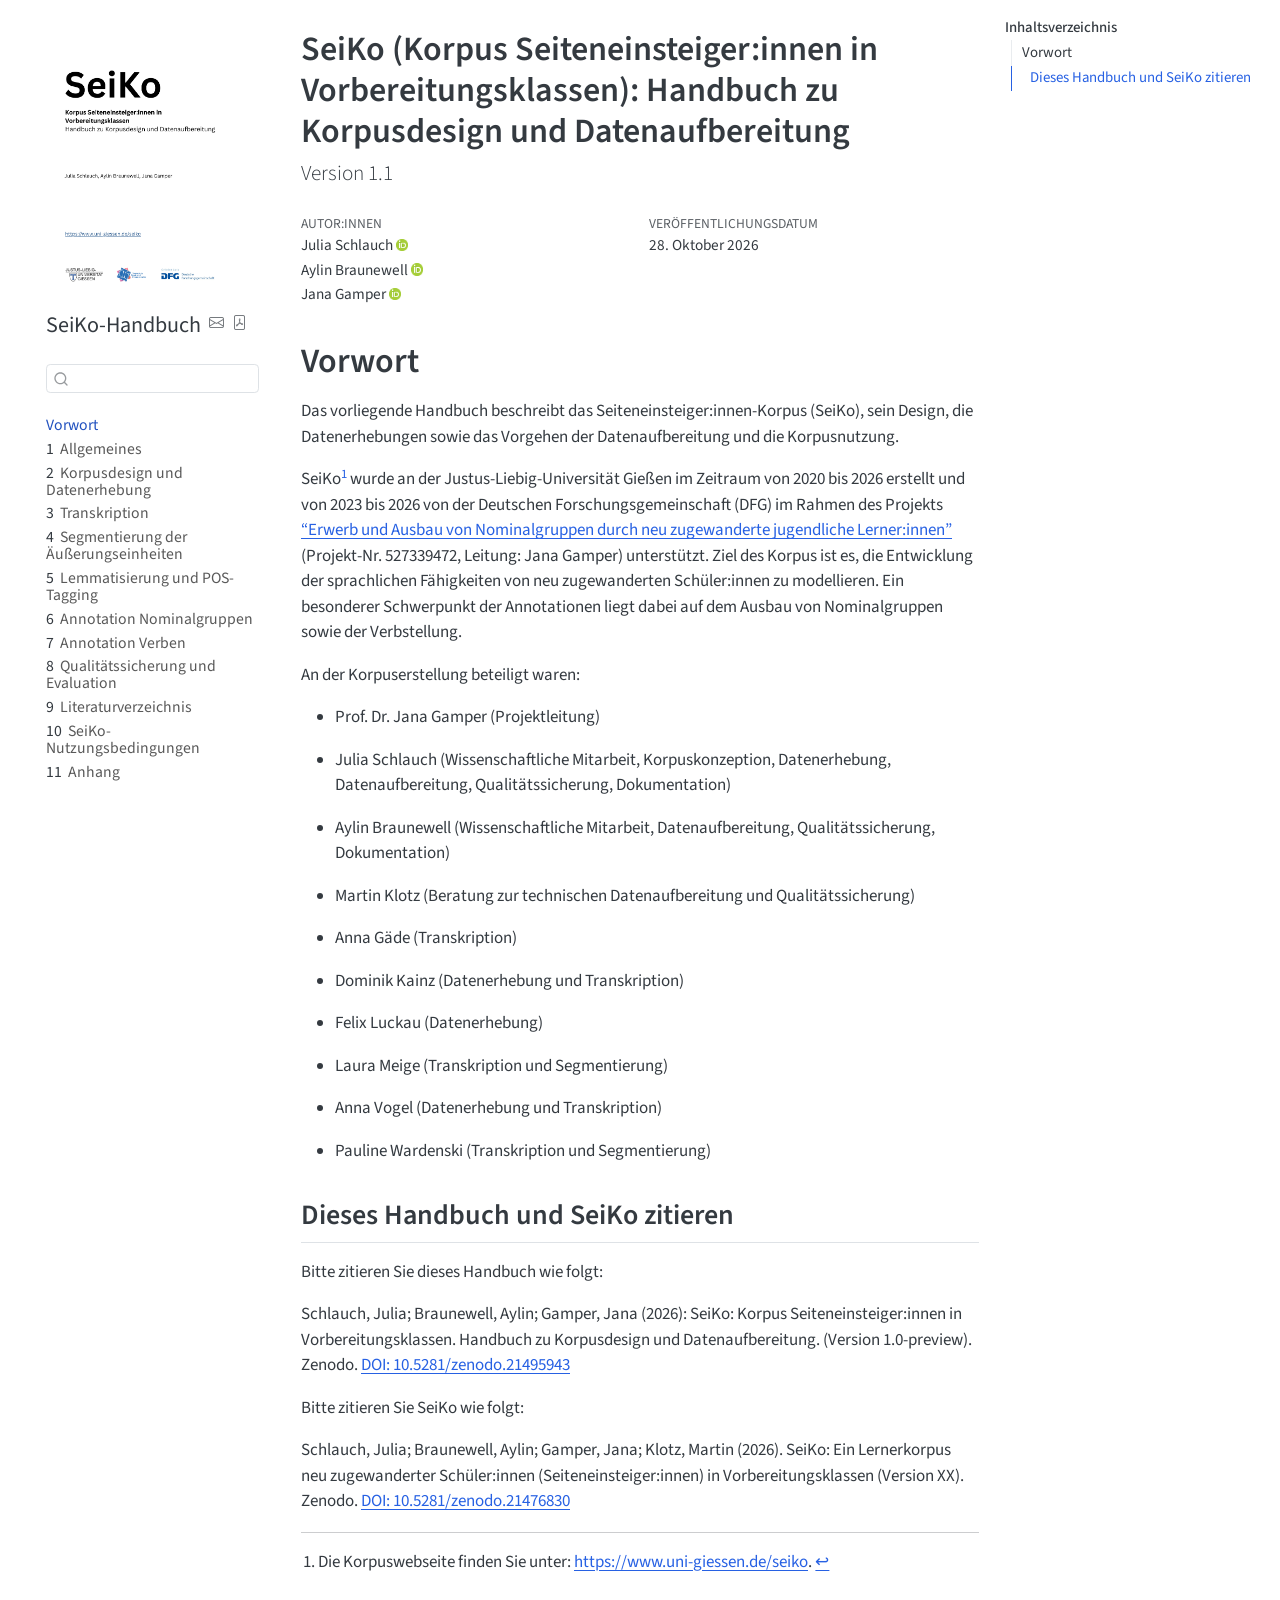
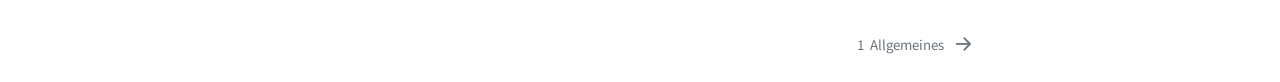
==== commit 26d10e98: "corrections for 1.1" ====
--- a/index.html
+++ b/index.html
@@ -219,7 +219,7 @@
 <header id="title-block-header" class="quarto-title-block default">
 <div class="quarto-title">
 <h1 class="title">SeiKo (Korpus Seiteneinsteiger:innen in Vorbereitungsklassen): Handbuch zu Korpusdesign und Datenaufbereitung</h1>
-<p class="subtitle lead">Version 1.0-Preview</p>
+<p class="subtitle lead">Version 1.1</p>
 </div>
 
 
@@ -238,7 +238,7 @@
     <div>
     <div class="quarto-title-meta-heading">Veröffentlichungsdatum</div>
     <div class="quarto-title-meta-contents">
-      <p class="date">13. Oktober 2026</p>
+      <p class="date">28. Oktober 2026</p>
     </div>
   </div>
   
